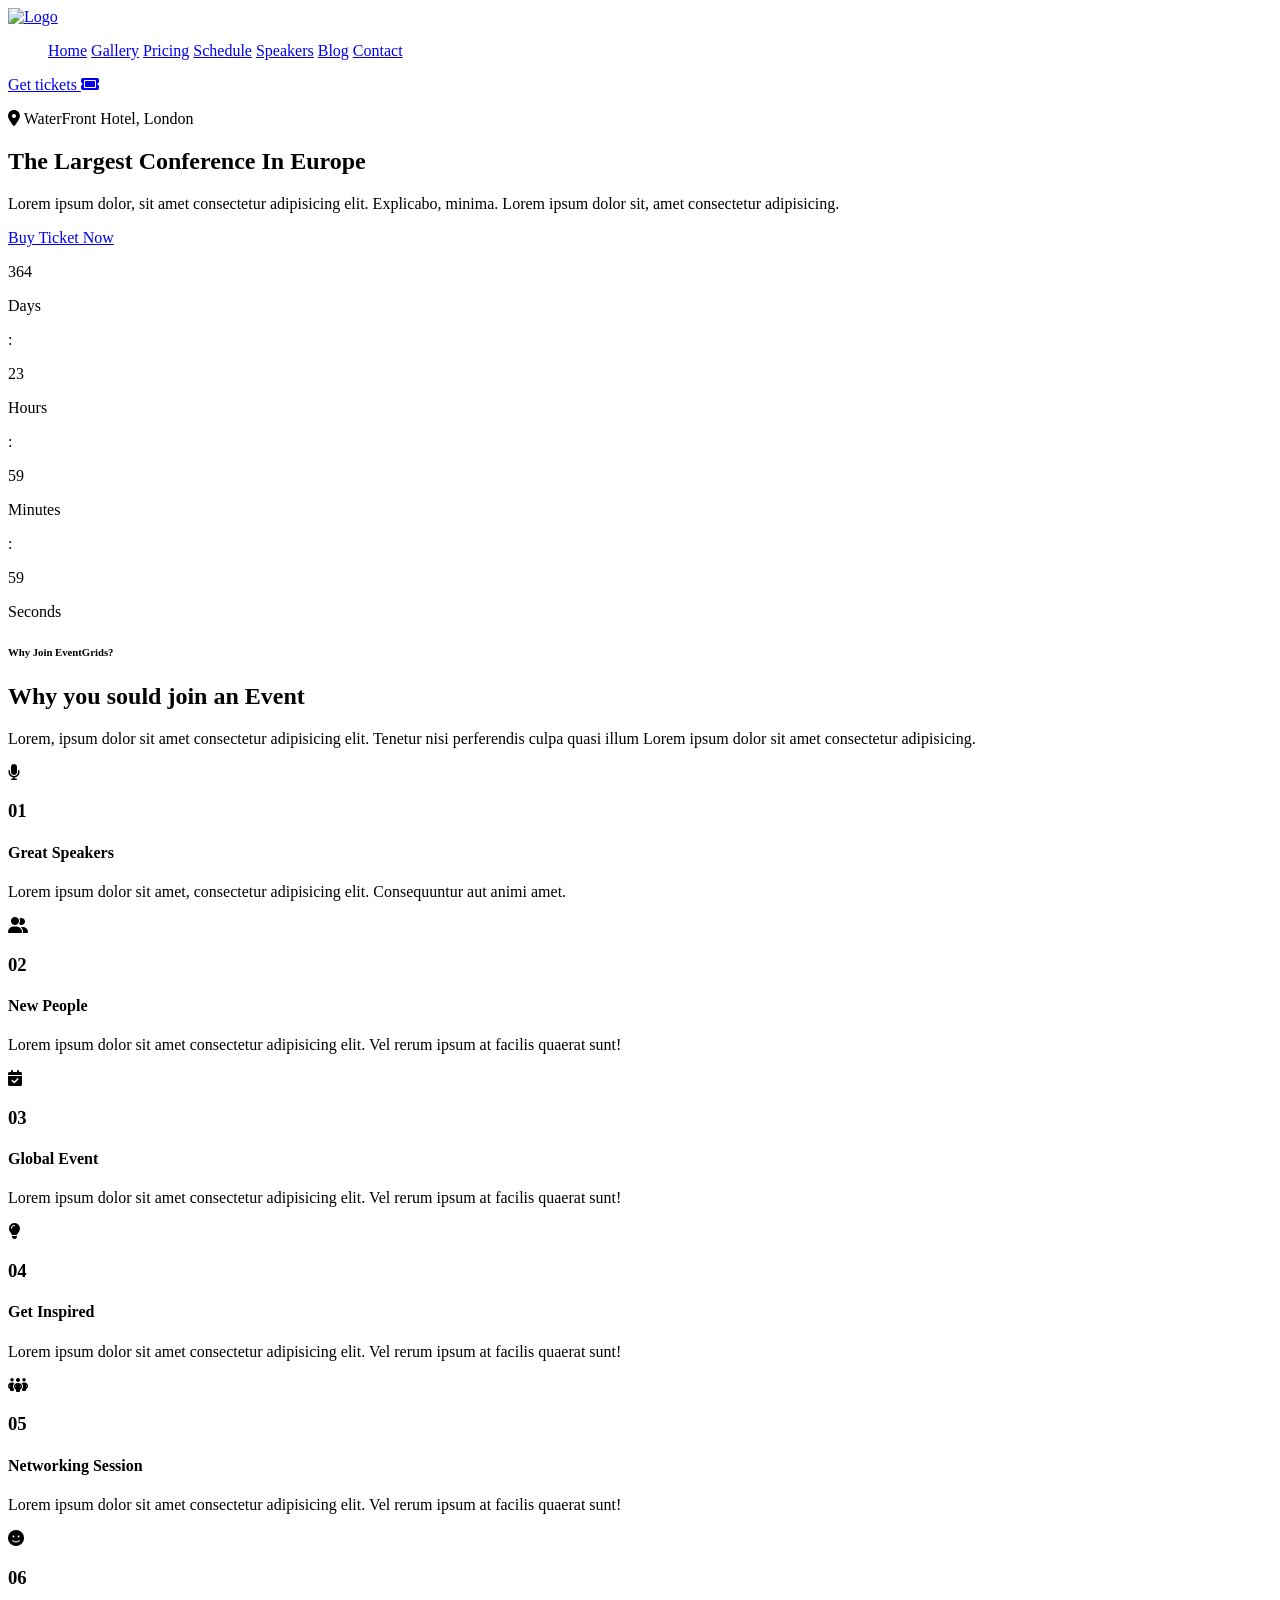
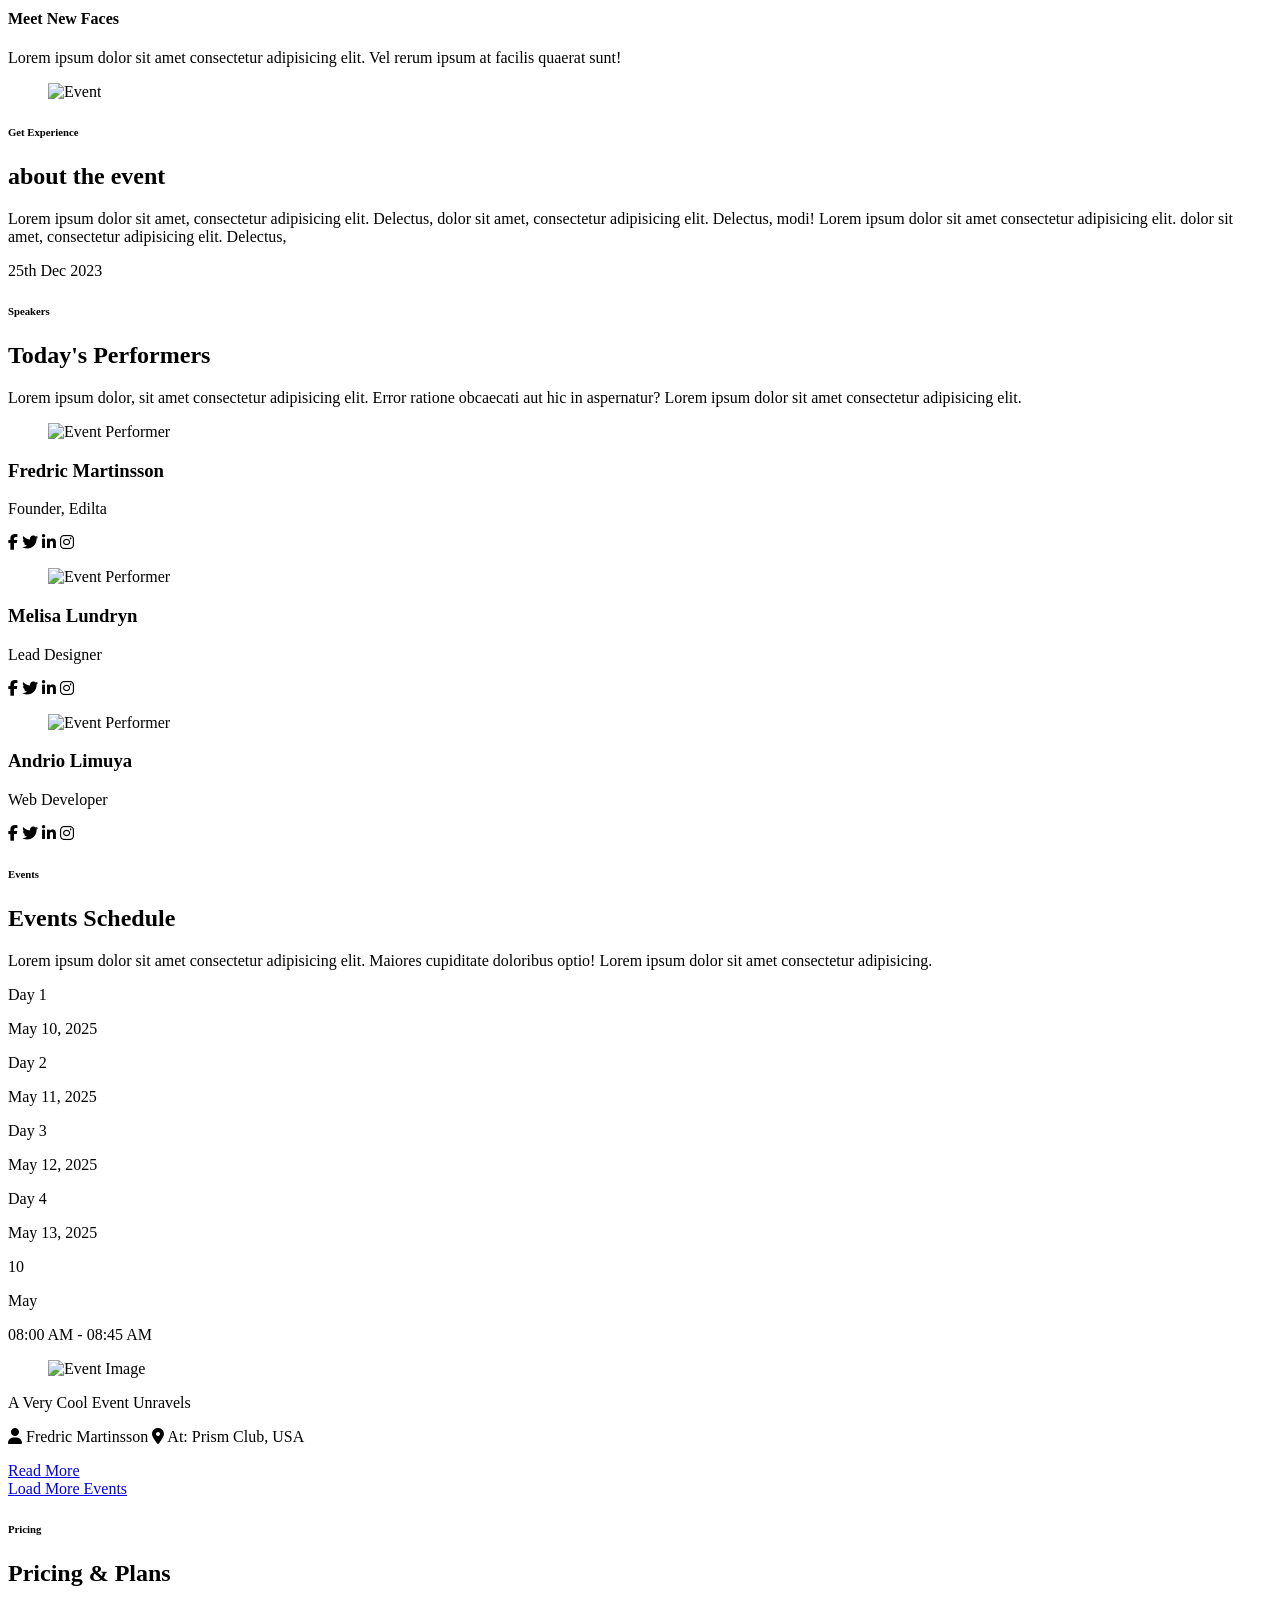
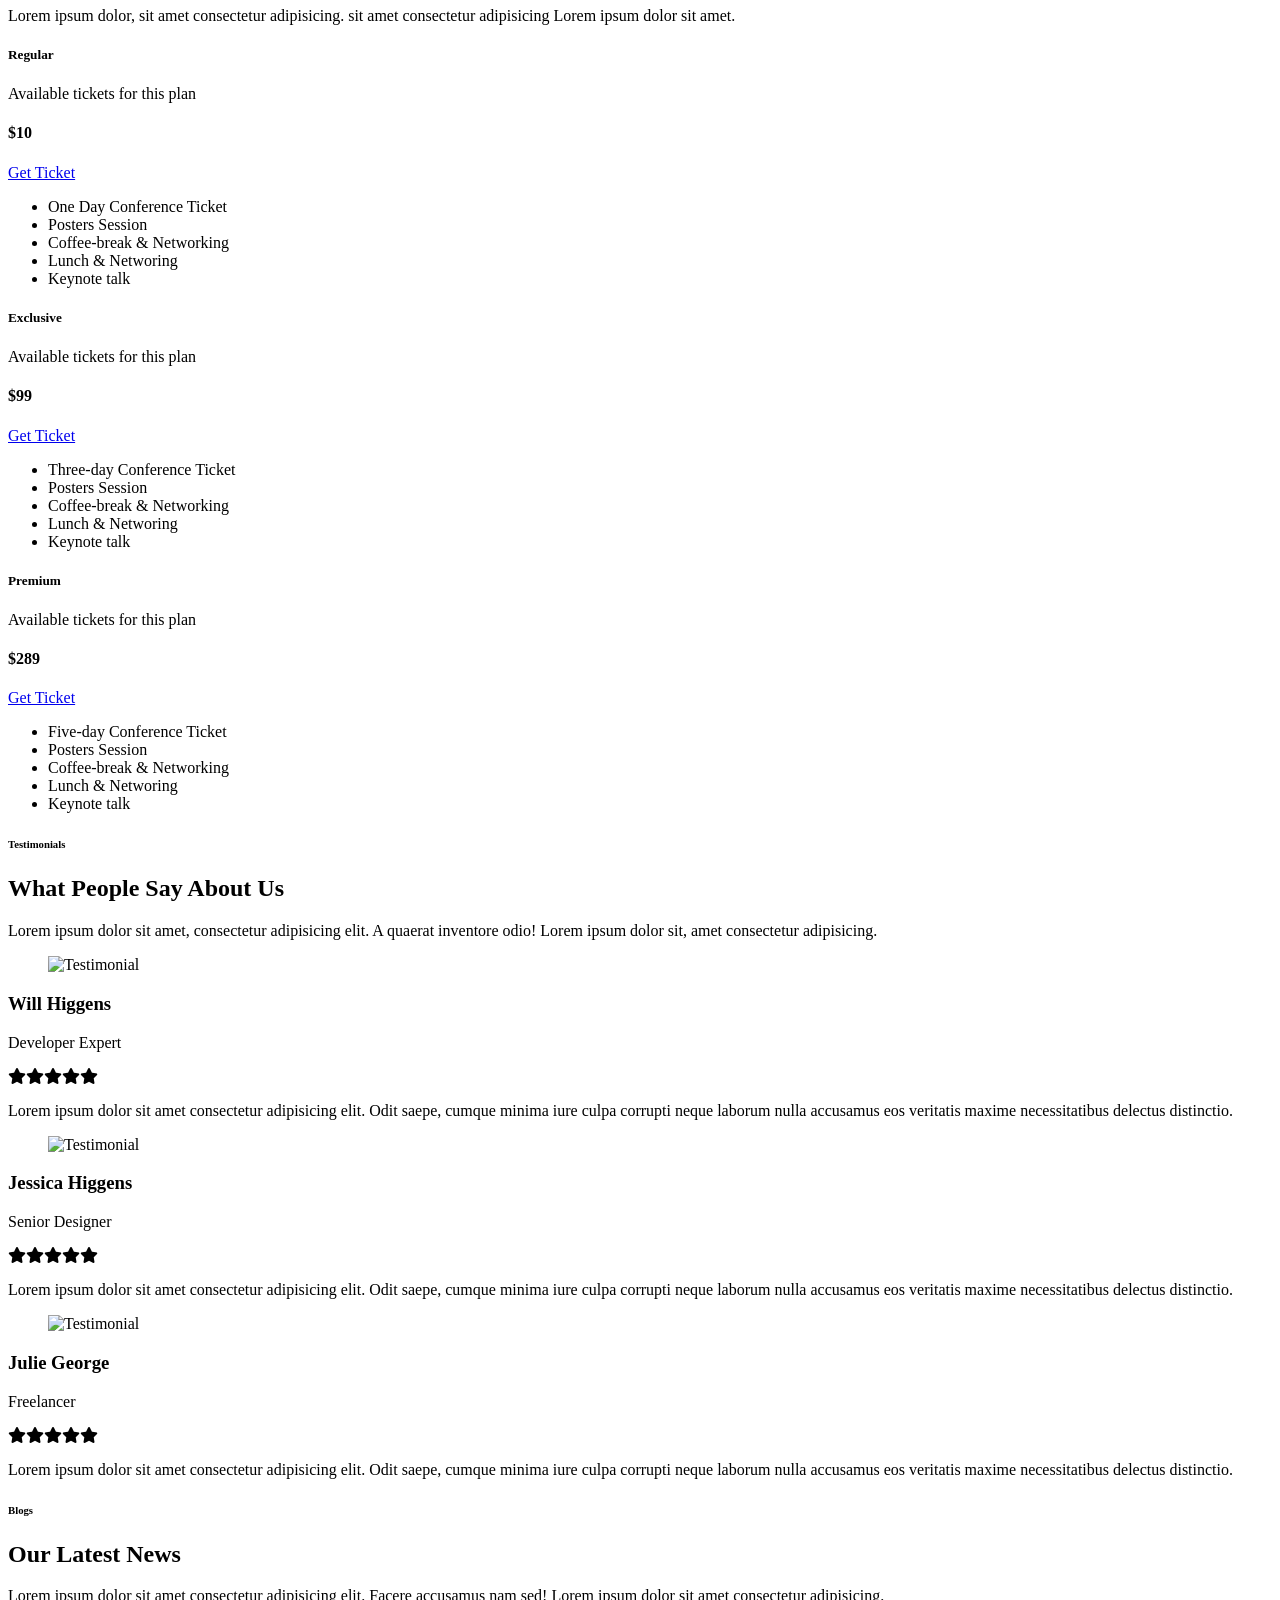
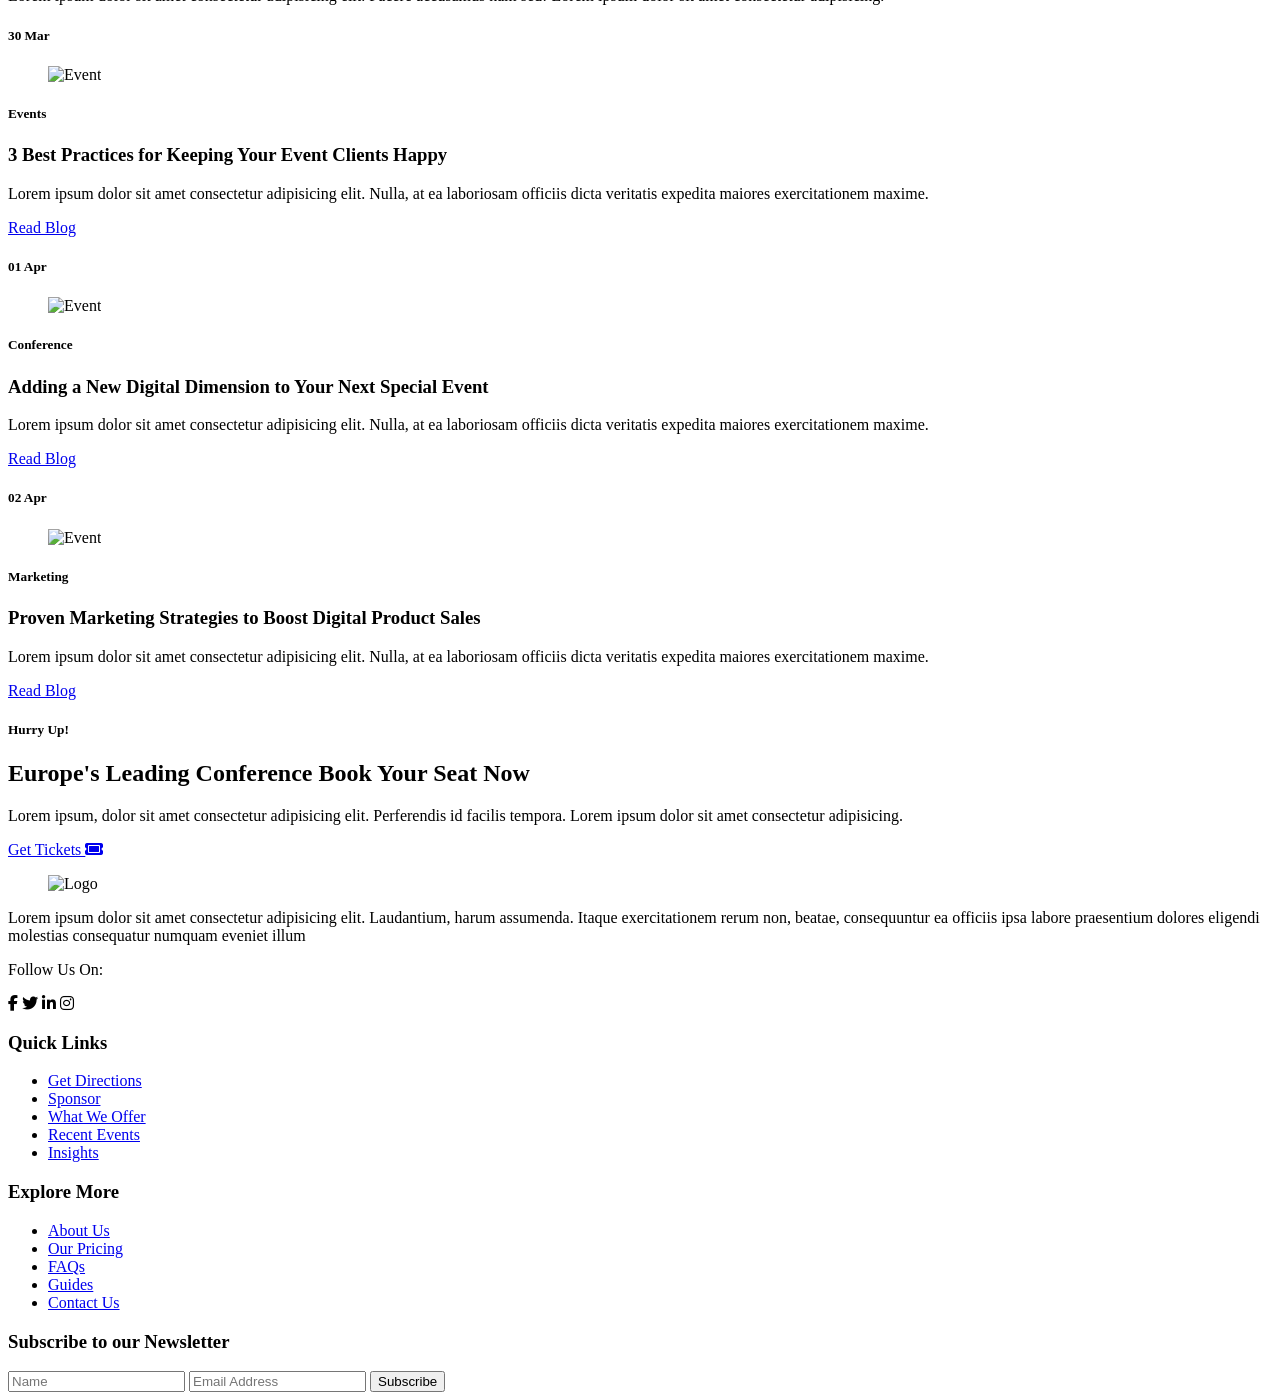
==== index.html @ 4279522e "Add files via upload" ====
<!DOCTYPE html>
<html lang="en">
  <head>
    <meta charset="UTF-8" />
    <meta http-equiv="X-UA-Compatible" content="IE=edge" />
    <meta name="viewport" content="width=device-width, initial-scale=1.0" />

    <link rel="shortcut icon" type="image/x-icon" href="images/favicon.svg" />

    <!-- Font Awesome -->
    <link
      rel="stylesheet"
      href="https://cdnjs.cloudflare.com/ajax/libs/font-awesome/6.1.1/css/all.min.css"
      integrity="sha512-KfkfwYDsLkIlwQp6LFnl8zNdLGxu9YAA1QvwINks4PhcElQSvqcyVLLD9aMhXd13uQjoXtEKNosOWaZqXgel0g=="
      crossorigin="anonymous"
      referrerpolicy="no-referrer"
    />

    <!-- Google Fonts -->
    <link rel="preconnect" href="https://fonts.googleapis.com" />
    <link rel="preconnect" href="https://fonts.gstatic.com" crossorigin />
    <link
      href="https://fonts.googleapis.com/css2?family=Roboto:wght@100;300;400;500;700;900&display=swap"
      rel="stylesheet"
    />

    <link rel="stylesheet" href="css/main-style.css" />
    <title>EventGrid - Book Your Next Event</title>
  </head>
  <body>
    <main class="container">
      <header class="header overall-layout padd sec-flex">
        <nav class="header__nav">
          <a href="#" class="header__nav--logo">
            <img src="images/header/logo.svg" alt="Logo" />
          </a>

          <div class="header__nav--hamburger">
            <div class="line-1"></div>
            <div class="line-2"></div>
          </div>

          <ul class="header__nav--links">
            <a href="#" class="header__nav--links__link">Home</a>
            <a
              href="gallery.html"
              class="header__nav--links__link"
              target="_blank"
              >Gallery</a
            >
            <a
              href="pricing.html"
              class="header__nav--links__link"
              target="_blank"
              >Pricing</a
            >
            <a
              href="schedule.html"
              class="header__nav--links__link"
              target="_blank"
              >Schedule</a
            >
            <a
              href="speakers.html"
              class="header__nav--links__link"
              target="_blank"
              >Speakers</a
            >
            <a href="blog.html" class="header__nav--links__link" target="_blank"
              >Blog</a
            >
            <a
              href="contact.html"
              class="header__nav--links__link"
              target="_blank"
              >Contact</a
            >
          </ul>

          <a href="pricing.html" class="header__nav--cta sec-link">
            Get tickets <i class="fa-solid fa-ticket"></i>
          </a>
        </nav>

        <section class="header__hero">
          <p class="header__hero--location">
            <i class="fa-solid fa-location-dot"></i>
            WaterFront Hotel, London
          </p>

          <h1 class="header__hero--title">
            The Largest Conference In <span>Europe</span>
          </h1>

          <p class="header__hero--para sec-para">
            Lorem ipsum dolor, sit amet consectetur adipisicing elit. Explicabo,
            minima.
            <span>Lorem ipsum dolor sit, amet consectetur adipisicing.</span>
          </p>

          <a href="pricing.html" class="header__hero--tickets-link sec-link">
            Buy Ticket Now
          </a>
        </section>
      </header>

      <section class="countdown overall-layout padd">
        <div class="countdown__content padd">
          <div class="countdown__content--day">
            <div>
              <p>364</p>
              <p>Days</p>
            </div>

            <p>:</p>
          </div>

          <div class="countdown__content--hour">
            <div>
              <p>23</p>
              <p>Hours</p>
            </div>

            <p>:</p>
          </div>

          <div class="countdown__content--minute">
            <div>
              <p>59</p>
              <p>Minutes</p>
            </div>

            <p>:</p>
          </div>

          <div class="countdown__content--second">
            <div>
              <p>59</p>
              <p>Seconds</p>
            </div>
          </div>
        </div>
      </section>

      <section class="features overall-layout padd sec-flex">
        <h6 class="features__mini-title sec-mini-title">
          Why Join EventGrids?
        </h6>
        <h2 class="features__title sec-title">Why you sould join an Event</h2>
        <p class="features__para sec-para">
          Lorem, ipsum dolor sit amet consectetur adipisicing elit. Tenetur nisi
          perferendis culpa quasi illum
          <span>Lorem ipsum dolor sit amet consectetur adipisicing.</span>
        </p>

        <div class="features__container responsive-grid">
          <div class="features__container--feature">
            <i
              class="fa-solid fa-microphone features__container--feature__icon"
            ></i>
            <h3 class="features__container--feature__number">01</h3>
            <h4 class="features__container--feature__title">Great Speakers</h4>
            <p class="features__container--feature__desc sec-sub-para">
              Lorem ipsum dolor sit amet, consectetur adipisicing elit.
              Consequuntur aut animi amet.
            </p>
          </div>

          <div class="features__container--feature">
            <i
              class="fa-solid fa-user-group features__container--feature__icon"
            ></i>

            <h3 class="features__container--feature__number">02</h3>

            <h4 class="features__container--feature__title">New People</h4>

            <p class="features__container--feature__desc sec-sub-para">
              Lorem ipsum dolor sit amet consectetur adipisicing elit. Vel rerum
              ipsum at facilis quaerat sunt!
            </p>
          </div>

          <div class="features__container--feature">
            <i
              class="fa-solid fa-calendar-check features__container--feature__icon"
            ></i>

            <h3 class="features__container--feature__number">03</h3>

            <h4 class="features__container--feature__title">Global Event</h4>

            <p class="features__container--feature__desc sec-sub-para">
              Lorem ipsum dolor sit amet consectetur adipisicing elit. Vel rerum
              ipsum at facilis quaerat sunt!
            </p>
          </div>

          <div class="features__container--feature">
            <i
              class="fa-solid fa-lightbulb features__container--feature__icon"
            ></i>

            <h3 class="features__container--feature__number">04</h3>

            <h4 class="features__container--feature__title">Get Inspired</h4>

            <p class="features__container--feature__desc sec-sub-para">
              Lorem ipsum dolor sit amet consectetur adipisicing elit. Vel rerum
              ipsum at facilis quaerat sunt!
            </p>
          </div>

          <div class="features__container--feature">
            <i
              class="fa-solid fa-people-group features__container--feature__icon"
            ></i>

            <h3 class="features__container--feature__number">05</h3>

            <h4 class="features__container--feature__title">
              Networking Session
            </h4>

            <p class="features__container--feature__desc sec-sub-para">
              Lorem ipsum dolor sit amet consectetur adipisicing elit. Vel rerum
              ipsum at facilis quaerat sunt!
            </p>
          </div>

          <div class="features__container--feature">
            <i
              class="fa-solid fa-face-smile features__container--feature__icon"
            ></i>

            <h3 class="features__container--feature__number">06</h3>

            <h4 class="features__container--feature__title">Meet New Faces</h4>

            <p class="features__container--feature__desc sec-sub-para">
              Lorem ipsum dolor sit amet consectetur adipisicing elit. Vel rerum
              ipsum at facilis quaerat sunt!
            </p>
          </div>
        </div>
      </section>

      <section class="about overall-layout padd">
        <figure class="about__img">
          <img loading="lazy" src="images/about/about-image.jpg" alt="Event" />
        </figure>

        <div class="about__content">
          <h6 class="about__content--mini-title sec-mini-title">
            Get Experience
          </h6>
          <h2 class="about__content--title sec-title">about the event</h2>
          <p class="about__content--para sec-para">
            Lorem ipsum dolor sit amet, consectetur adipisicing elit. Delectus,
            dolor sit amet, consectetur adipisicing elit. Delectus, modi!
            <span
              >Lorem ipsum dolor sit amet consectetur adipisicing elit. dolor
              sit amet, consectetur adipisicing elit. Delectus,</span
            >
          </p>

          <p class="about__content--date sec-para">
            <span>25th</span> Dec 2023
          </p>
        </div>
      </section>

      <section class="speakers overall-layout padd sec-flex">
        <h6 class="speakers__mini-title sec-mini-title">Speakers</h6>
        <h2 class="speakers__title sec-title">Today's Performers</h2>
        <p class="speakers__desc sec-para">
          Lorem ipsum dolor, sit amet consectetur adipisicing elit. Error
          ratione obcaecati aut hic in aspernatur?
          <span>Lorem ipsum dolor sit amet consectetur adipisicing elit.</span>
        </p>

        <div class="speakers__container responsive-grid">
          <div class="speakers__container--speaker">
            <figure class="speakers__container--speaker__img">
              <img
                loading="lazy"
                src="images/speakers/speaker-1.jpg"
                alt="Event Performer"
              />
            </figure>

            <h3 class="speakers__container--speaker__name sec-sub-title">
              Fredric Martinsson
            </h3>
            <p class="speakers__container--speaker__role sec-sub-para">
              Founder, Edilta
            </p>

            <div class="speakers__container--speaker__social">
              <i class="fa-brands fa-facebook-f"></i>
              <i class="fa-brands fa-twitter"></i>
              <i class="fa-brands fa-linkedin-in"></i>
              <i class="fa-brands fa-instagram"></i>
            </div>
          </div>

          <div class="speakers__container--speaker">
            <figure class="speakers__container--speaker__img">
              <img
                loading="lazy"
                src="images/speakers/speaker-2.jpg"
                alt="Event Performer"
              />
            </figure>

            <h3 class="speakers__container--speaker__name sec-sub-title">
              Melisa Lundryn
            </h3>
            <p class="speakers__container--speaker__role sec-sub-para">
              Lead Designer
            </p>

            <div class="speakers__container--speaker__social">
              <i class="fa-brands fa-facebook-f"></i>
              <i class="fa-brands fa-twitter"></i>
              <i class="fa-brands fa-linkedin-in"></i>
              <i class="fa-brands fa-instagram"></i>
            </div>
          </div>

          <div class="speakers__container--speaker">
            <figure class="speakers__container--speaker__img">
              <img
                loading="lazy"
                src="images/speakers/speaker-3.jpg"
                alt="Event Performer"
              />
            </figure>

            <h3 class="speakers__container--speaker__name sec-sub-title">
              Andrio Limuya
            </h3>
            <p class="speakers__container--speaker__role sec-sub-para">
              Web Developer
            </p>

            <div class="speakers__container--speaker__social">
              <i class="fa-brands fa-facebook-f"></i>
              <i class="fa-brands fa-twitter"></i>
              <i class="fa-brands fa-linkedin-in"></i>
              <i class="fa-brands fa-instagram"></i>
            </div>
          </div>
        </div>
      </section>

      <section class="events overall-layout padd sec-flex">
        <h6 class="events__mini-title sec-mini-title">Events</h6>
        <h2 class="events__title sec-title">Events Schedule</h2>
        <p class="events__desc sec-para">
          Lorem ipsum dolor sit amet consectetur adipisicing elit. Maiores
          cupiditate doloribus optio!
          <span>Lorem ipsum dolor sit amet consectetur adipisicing. </span>
        </p>

        <div class="events__days">
          <div class="events__days--day current">
            <p class="sec-sub-title">Day 1</p>
            <p class="sec-sub-para">May 10, 2025</p>
          </div>

          <div class="events__days--day">
            <p class="sec-sub-title">Day 2</p>
            <p class="sec-sub-para">May 11, 2025</p>
          </div>

          <div class="events__days--day">
            <p class="sec-sub-title">Day 3</p>
            <p class="sec-sub-para">May 12, 2025</p>
          </div>

          <div class="events__days--day">
            <p class="sec-sub-title">Day 4</p>
            <p class="sec-sub-para">May 13, 2025</p>
          </div>
        </div>

        <div class="events__timing">
          <div class="events__timing--event">
            <div class="events__timing--event__date-time">
              <p>10</p>

              <div>
                <p class="sec-sub-title">May</p>
                <p class="sec-sub-para">08:00 AM - 08:45 AM</p>
              </div>
            </div>

            <div class="events__timing--event__desc">
              <figure>
                <img src="images/events/event-1.jpg" alt="Event Image" />
              </figure>

              <div>
                <p class="sec-sub-title">A Very Cool Event Unravels</p>

                <p>
                  <i class="fa-solid fa-user"></i>
                  <span class="sec-sub-para">Fredric Martinsson</span>
                  <i class="fa-solid fa-location-dot"></i>
                  <span class="sec-sub-para">At: Prism Club, USA</span>
                </p>
              </div>
            </div>

            <a href="#" class="events__timing--event__link sec-link"
              >Read More</a
            >
          </div>
        </div>

        <a href="#" class="events__more-events sec-link">Load More Events</a>
      </section>

      <section class="pricing overall-layout padd sec-flex">
        <h6 class="pricing__mini-title sec-mini-title">Pricing</h6>
        <h2 class="pricing__title sec-title">Pricing & Plans</h2>
        <p class="pricing__desc sec-para">
          Lorem ipsum dolor, sit amet consectetur adipisicing. sit amet
          consectetur adipisicing
          <span>Lorem ipsum dolor sit amet.</span>
        </p>

        <div class="pricing__container responsive-grid">
          <div class="pricing__container--plan">
            <h5 class="pricing__container--plan__type">Regular</h5>
            <p class="pricing__container--plan__ticket sec-sub-para">
              Available tickets for this plan
            </p>
            <h4 class="pricing__container--plan__price">$10</h4>
            <a href="#" class="pricing__container--plan__get-ticket sec-link"
              >Get Ticket</a
            >

            <ul class="pricing__container--plan__features">
              <li>One Day Conference Ticket</li>
              <li>Posters Session</li>
              <li>Coffee-break & Networking</li>
              <li>Lunch & Networing</li>
              <li>Keynote talk</li>
            </ul>
          </div>

          <div class="pricing__container--plan">
            <h5 class="pricing__container--plan__type">Exclusive</h5>
            <p class="pricing__container--plan__ticket sec-sub-para">
              Available tickets for this plan
            </p>
            <h4 class="pricing__container--plan__price">$99</h4>
            <a href="#" class="pricing__container--plan__get-ticket sec-link"
              >Get Ticket</a
            >

            <ul class="pricing__container--plan__features">
              <li>Three-day Conference Ticket</li>
              <li>Posters Session</li>
              <li>Coffee-break & Networking</li>
              <li>Lunch & Networing</li>
              <li>Keynote talk</li>
            </ul>
          </div>

          <div class="pricing__container--plan">
            <h5 class="pricing__container--plan__type">Premium</h5>
            <p class="pricing__container--plan__ticket sec-sub-para">
              Available tickets for this plan
            </p>
            <h4 class="pricing__container--plan__price">$289</h4>
            <a href="#" class="pricing__container--plan__get-ticket sec-link"
              >Get Ticket</a
            >

            <ul class="pricing__container--plan__features">
              <li>Five-day Conference Ticket</li>
              <li>Posters Session</li>
              <li>Coffee-break & Networking</li>
              <li>Lunch & Networing</li>
              <li>Keynote talk</li>
            </ul>
          </div>
        </div>
      </section>

      <section class="testimonials overall-layout padd sec-flex">
        <h6 class="testimonials__mini-title sec-mini-title">Testimonials</h6>
        <h2 class="testimonials__title sec-title">What People Say About Us</h2>
        <p class="testimonials__desc sec-para">
          Lorem ipsum dolor sit amet, consectetur adipisicing elit. A quaerat
          inventore odio!
          <span>Lorem ipsum dolor sit, amet consectetur adipisicing.</span>
        </p>

        <div class="testimonials__container responsive-grid">
          <div class="testimonials__container--testimonial">
            <div class="testimonials__container--testimonial__personal-info">
              <figure
                class="testimonials__container--testimonial__personal-info--img"
              >
                <img
                  loading="lazy"
                  src="images/testimonials/man.jpg"
                  alt="Testimonial"
                />
              </figure>

              <div>
                <h3 class="sec-sub-title">Will Higgens</h3>
                <p class="sec-sub-para">Developer Expert</p>

                <p>
                  <i class="fa-solid fa-star"></i
                  ><i class="fa-solid fa-star"></i
                  ><i class="fa-solid fa-star"></i
                  ><i class="fa-solid fa-star"></i
                  ><i class="fa-solid fa-star"></i>
                </p>
              </div>
            </div>

            <p class="testimonials__container--testimonial__desc sec-para">
              Lorem ipsum dolor sit amet consectetur adipisicing elit. Odit
              saepe, cumque minima iure culpa corrupti neque laborum nulla
              accusamus eos veritatis maxime necessitatibus delectus distinctio.
            </p>
          </div>

          <div class="testimonials__container--testimonial">
            <div class="testimonials__container--testimonial__personal-info">
              <figure
                class="testimonials__container--testimonial__personal-info--img"
              >
                <img
                  loading="lazy"
                  src="images/testimonials/woman-1.jpg"
                  alt="Testimonial"
                />
              </figure>

              <div>
                <h3 class="sec-sub-title">Jessica Higgens</h3>
                <p class="sec-sub-para">Senior Designer</p>

                <p>
                  <i class="fa-solid fa-star"></i
                  ><i class="fa-solid fa-star"></i
                  ><i class="fa-solid fa-star"></i
                  ><i class="fa-solid fa-star"></i
                  ><i class="fa-solid fa-star"></i>
                </p>
              </div>
            </div>

            <p class="testimonials__container--testimonial__desc sec-para">
              Lorem ipsum dolor sit amet consectetur adipisicing elit. Odit
              saepe, cumque minima iure culpa corrupti neque laborum nulla
              accusamus eos veritatis maxime necessitatibus delectus distinctio.
            </p>
          </div>

          <div class="testimonials__container--testimonial">
            <div class="testimonials__container--testimonial__personal-info">
              <figure
                class="testimonials__container--testimonial__personal-info--img"
              >
                <img
                  loading="lazy"
                  src="images/testimonials/woman-2.JPG"
                  alt="Testimonial"
                />
              </figure>

              <div>
                <h3 class="sec-sub-title">Julie George</h3>
                <p class="sec-sub-para">Freelancer</p>

                <p>
                  <i class="fa-solid fa-star"></i
                  ><i class="fa-solid fa-star"></i
                  ><i class="fa-solid fa-star"></i
                  ><i class="fa-solid fa-star"></i
                  ><i class="fa-solid fa-star"></i>
                </p>
              </div>
            </div>

            <p class="testimonials__container--testimonial__desc sec-para">
              Lorem ipsum dolor sit amet consectetur adipisicing elit. Odit
              saepe, cumque minima iure culpa corrupti neque laborum nulla
              accusamus eos veritatis maxime necessitatibus delectus distinctio.
            </p>
          </div>
        </div>
      </section>

      <section class="blogs overall-layout padd sec-flex">
        <h6 class="blogs__mini-title sec-mini-title">Blogs</h6>
        <h2 class="blogs__title sec-title">Our Latest News</h2>
        <p class="blogs__desc sec-para">
          Lorem ipsum dolor sit amet consectetur adipisicing elit. Facere
          accusamus nam sed!
          <span>Lorem ipsum dolor sit amet consectetur adipisicing.</span>
        </p>

        <div class="blogs__container responsive-grid">
          <div class="blogs__container--blog">
            <h5 class="blogs__container--blog__date">
              <span>30</span>
              <span>Mar</span>
            </h5>

            <figure class="blogs__container--blog__img">
              <img
                loading="lazy"
                src="images/blog-page/blog-3.jpeg"
                alt="Event"
              />
            </figure>

            <h5 class="blogs__container--blog__category">Events</h5>

            <h3 class="blogs__container--blog__title sec-sub-title">
              3 Best Practices for Keeping Your Event Clients Happy
            </h3>

            <p class="blogs__container--blog__desc sec-sub-para">
              Lorem ipsum dolor sit amet consectetur adipisicing elit. Nulla, at
              ea laboriosam officiis dicta veritatis expedita maiores
              exercitationem maxime.
            </p>

            <a href="#" class="blogs__container--blog__link sec-link"
              >Read Blog</a
            >
          </div>

          <div class="blogs__container--blog">
            <h5 class="blogs__container--blog__date">
              <span>01</span>
              <span>Apr</span>
            </h5>

            <figure class="blogs__container--blog__img">
              <img
                loading="lazy"
                src="images/blog-page/blog-5.jpg"
                alt="Event"
              />
            </figure>

            <h5 class="blogs__container--blog__category">Conference</h5>

            <h3 class="blogs__container--blog__title sec-sub-title">
              Adding a New Digital Dimension to Your Next Special Event
            </h3>

            <p class="blogs__container--blog__desc sec-sub-para">
              Lorem ipsum dolor sit amet consectetur adipisicing elit. Nulla, at
              ea laboriosam officiis dicta veritatis expedita maiores
              exercitationem maxime.
            </p>

            <a href="#" class="blogs__container--blog__link sec-link"
              >Read Blog</a
            >
          </div>

          <div class="blogs__container--blog">
            <h5 class="blogs__container--blog__date">
              <span>02</span>
              <span>Apr</span>
            </h5>

            <figure class="blogs__container--blog__img">
              <img
                loading="lazy"
                src="images/blog-page/blog-4.jpg"
                alt="Event"
              />
            </figure>

            <h5 class="blogs__container--blog__category">Marketing</h5>

            <h3 class="blogs__container--blog__title sec-sub-title">
              Proven Marketing Strategies to Boost Digital Product Sales
            </h3>

            <p class="blogs__container--blog__desc sec-sub-para">
              Lorem ipsum dolor sit amet consectetur adipisicing elit. Nulla, at
              ea laboriosam officiis dicta veritatis expedita maiores
              exercitationem maxime.
            </p>

            <a href="#" class="blogs__container--blog__link sec-link"
              >Read Blog</a
            >
          </div>
        </div>
      </section>

      <section class="cta overall-layout padd sec-flex">
        <h5 class="cta__mini-title pricing__container--plan__type">
          Hurry Up!
        </h5>
        <h2 class="cta__title sec-title">
          Europe's Leading Conference <span>Book Your Seat Now</span>
        </h2>

        <p class="cta__desc sec-para">
          Lorem ipsum, dolor sit amet consectetur adipisicing elit. Perferendis
          id facilis tempora.
          <span>Lorem ipsum dolor sit amet consectetur adipisicing.</span>
        </p>

        <a href="#" class="cta__link sec-link header__nav--cta">
          Get Tickets <i class="fa-solid fa-ticket"></i>
        </a>
      </section>

      <footer class="footer overall-layout padd">
        <div class="footer__info">
          <figure class="footer__info--logo">
            <img src="images/footer/dark-logo.svg" alt="Logo" />
          </figure>

          <p class="footer__info--desc sec-sub-para">
            Lorem ipsum dolor sit amet consectetur adipisicing elit. Laudantium,
            harum assumenda. Itaque exercitationem rerum non, beatae,
            consequuntur ea officiis ipsa labore praesentium dolores eligendi
            molestias consequatur numquam eveniet illum
          </p>

          <p class="footer__info--social sec-sub-para">Follow Us On:</p>

          <div class="footer__info--social-container">
            <i class="fa-brands fa-facebook-f"></i>
            <i class="fa-brands fa-twitter"></i>
            <i class="fa-brands fa-linkedin-in"></i>
            <i class="fa-brands fa-instagram"></i>
          </div>
        </div>

        <div class="footer__quick-links">
          <h3 class="footer__quick-links--title sec-sub-title">Quick Links</h3>

          <ul class="footer__quick-links--container">
            <li class="footer__quick-links--container__link">
              <a href="#">Get Directions</a>
            </li>
            <li class="footer__quick-links--container__link">
              <a href="#">Sponsor</a>
            </li>
            <li class="footer__quick-links--container__link">
              <a href="#">What We Offer</a>
            </li>
            <li class="footer__quick-links--container__link">
              <a href="#">Recent Events</a>
            </li>
            <li class="footer__quick-links--container__link">
              <a href="#">Insights</a>
            </li>
          </ul>
        </div>

        <div class="footer__explore-more">
          <h3 class="footer__explore-more--title sec-sub-title">
            Explore More
          </h3>

          <ul class="footer__explore-more--container">
            <li class="footer__explore-more--container__link">
              <a href="#">About Us</a>
            </li>
            <li class="footer__explore-more--container__link">
              <a href="#">Our Pricing</a>
            </li>
            <li class="footer__explore-more--container__link">
              <a href="#">FAQs</a>
            </li>
            <li class="footer__explore-more--container__link">
              <a href="#">Guides</a>
            </li>
            <li class="footer__explore-more--container__link">
              <a href="#">Contact Us</a>
            </li>
          </ul>
        </div>

        <div class="footer__newsletter">
          <h3 class="footer__newsletter--title sec-sub-title">
            Subscribe to our Newsletter
          </h3>

          <form class="footer__newsletter--form">
            <input type="text" placeholder="Name" />
            <input type="email" placeholder="Email Address" />
            <input class="sec-link" type="submit" value="Subscribe" />
          </form>
        </div>
      </footer>
    </main>

    <script src="js/app.js"></script>
  </body>
</html>
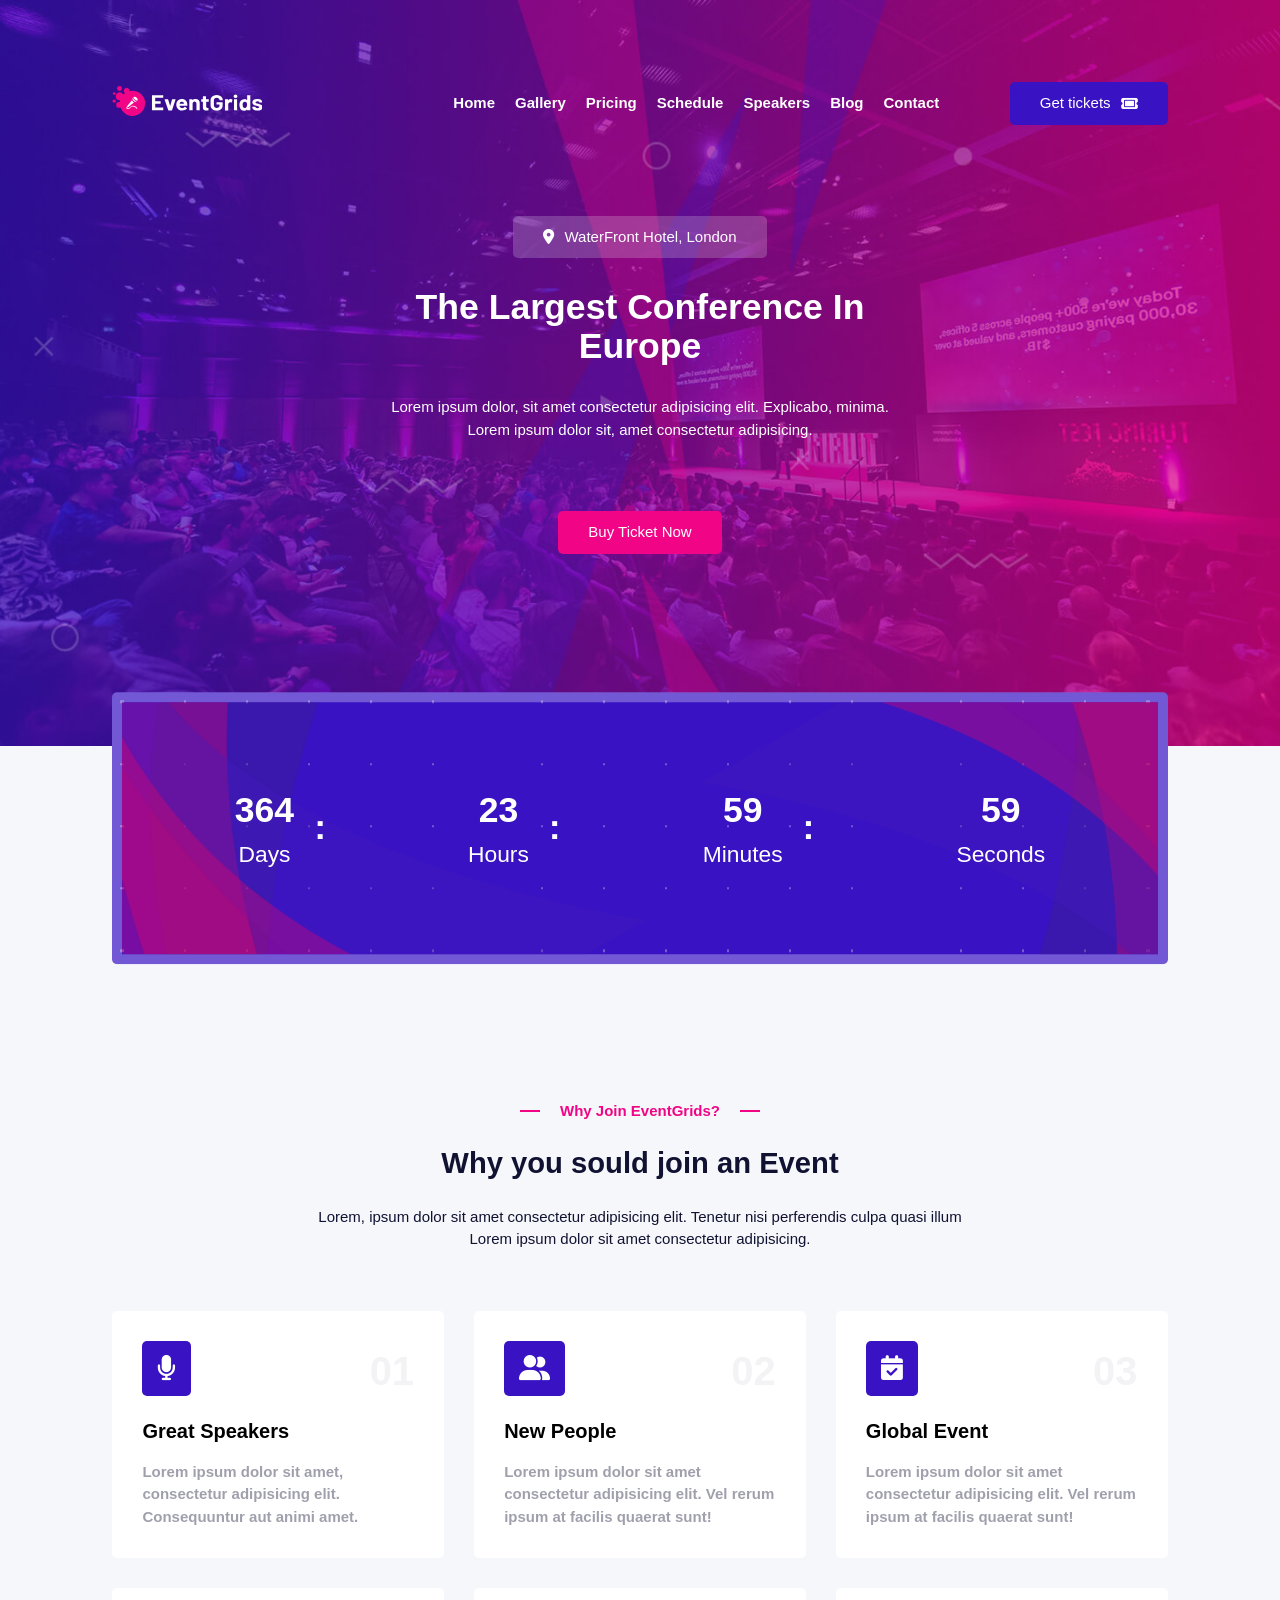
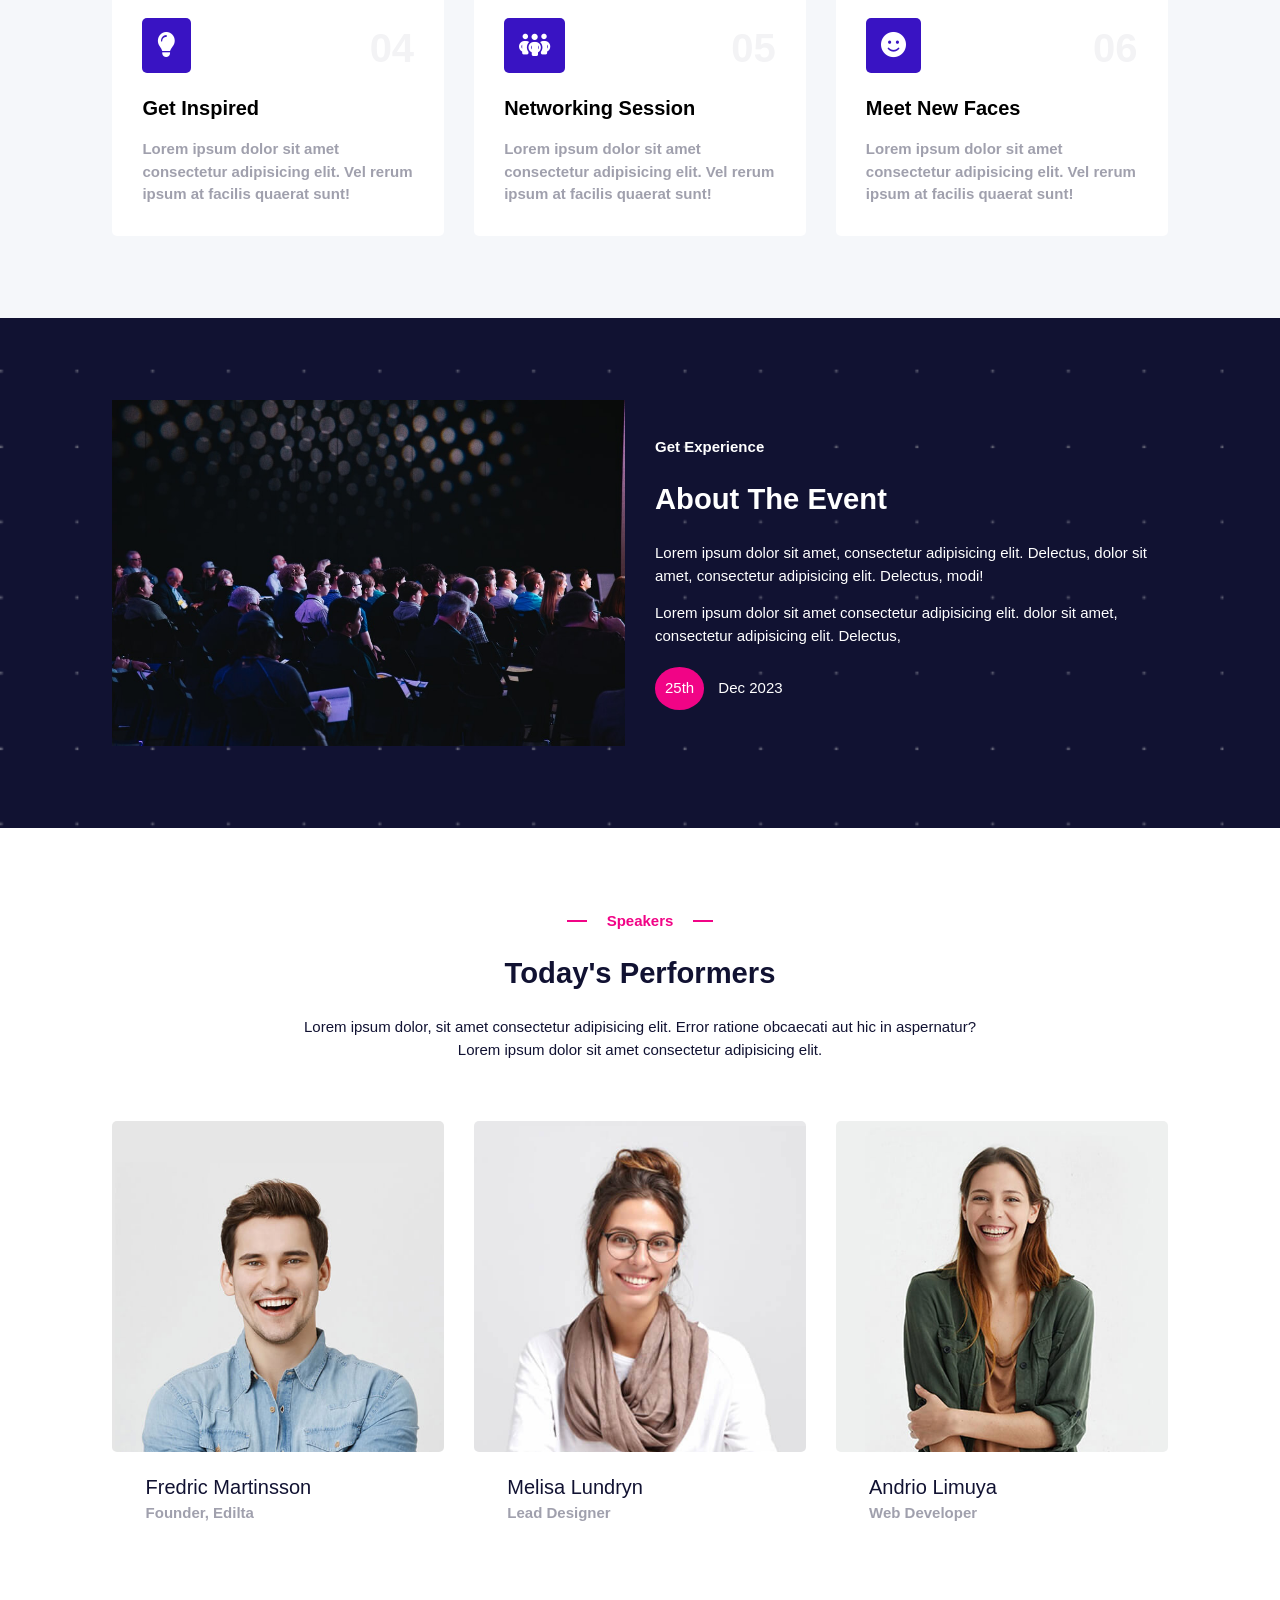
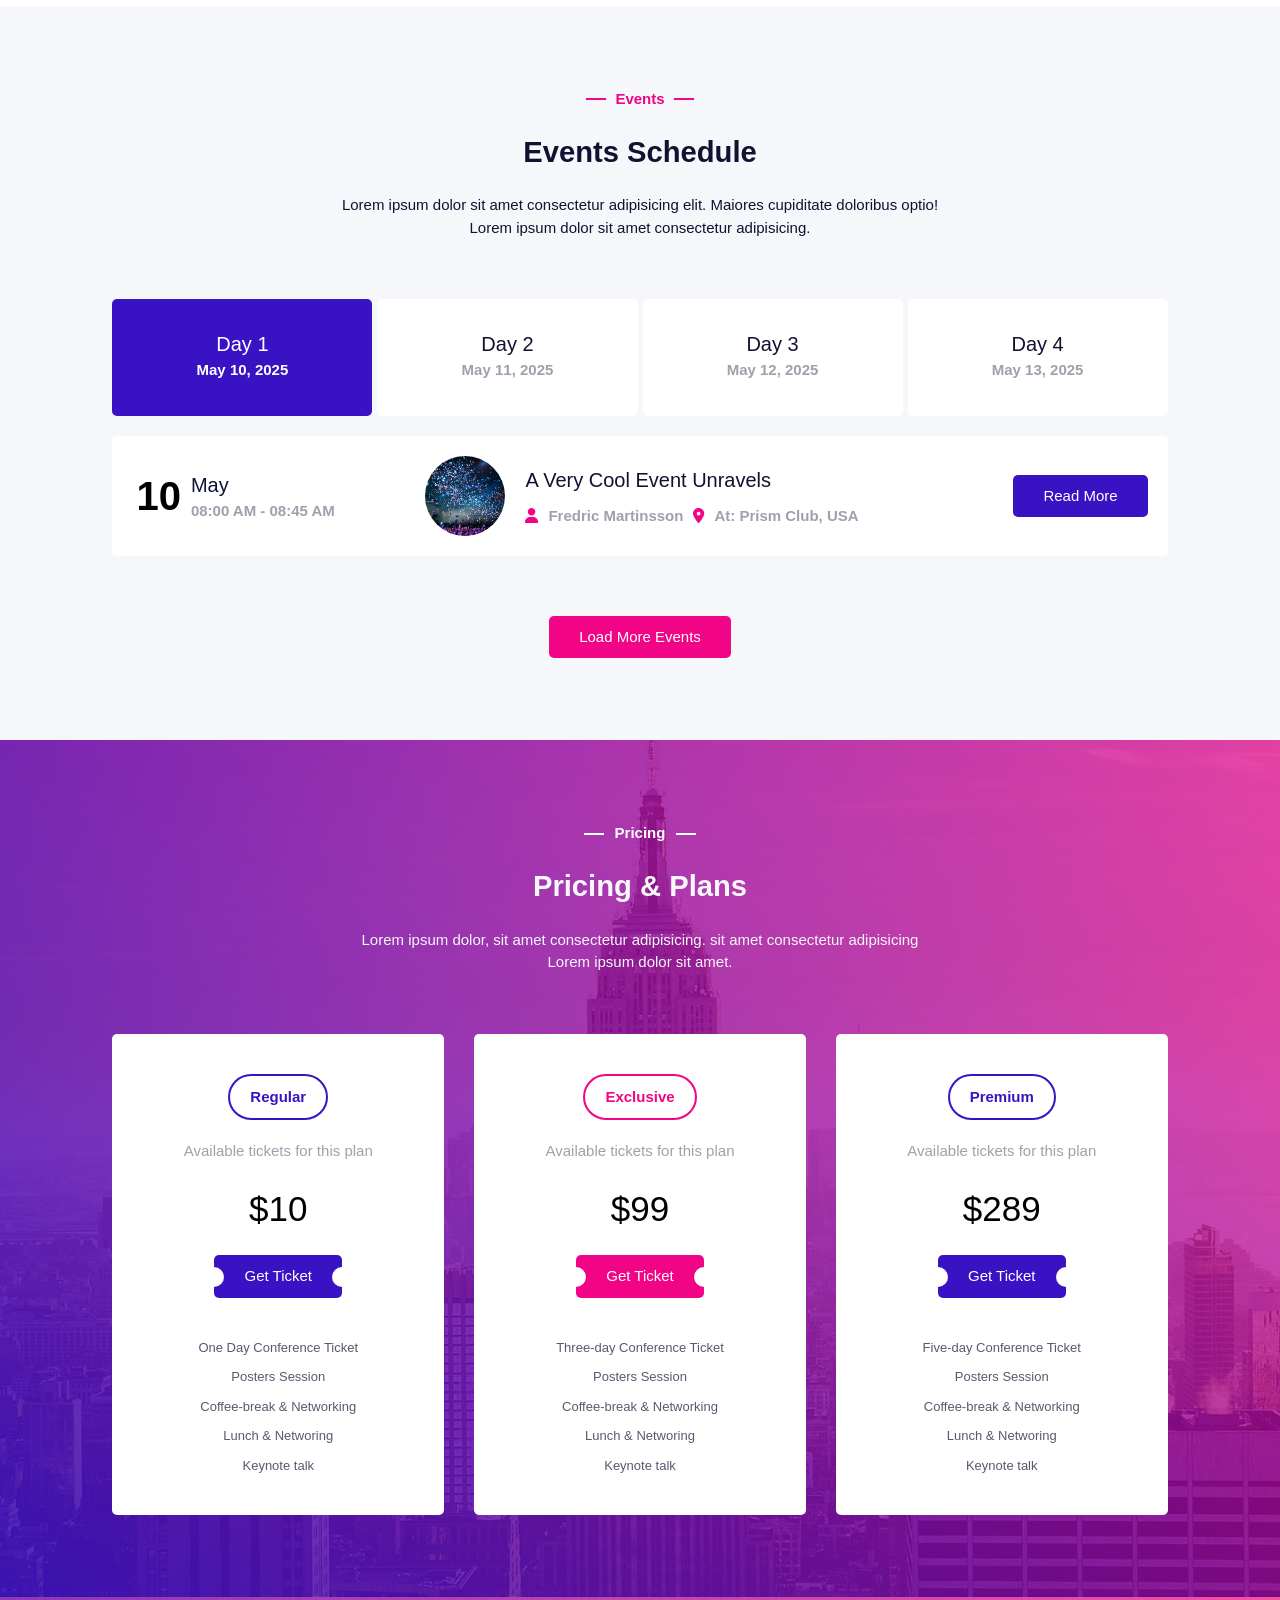
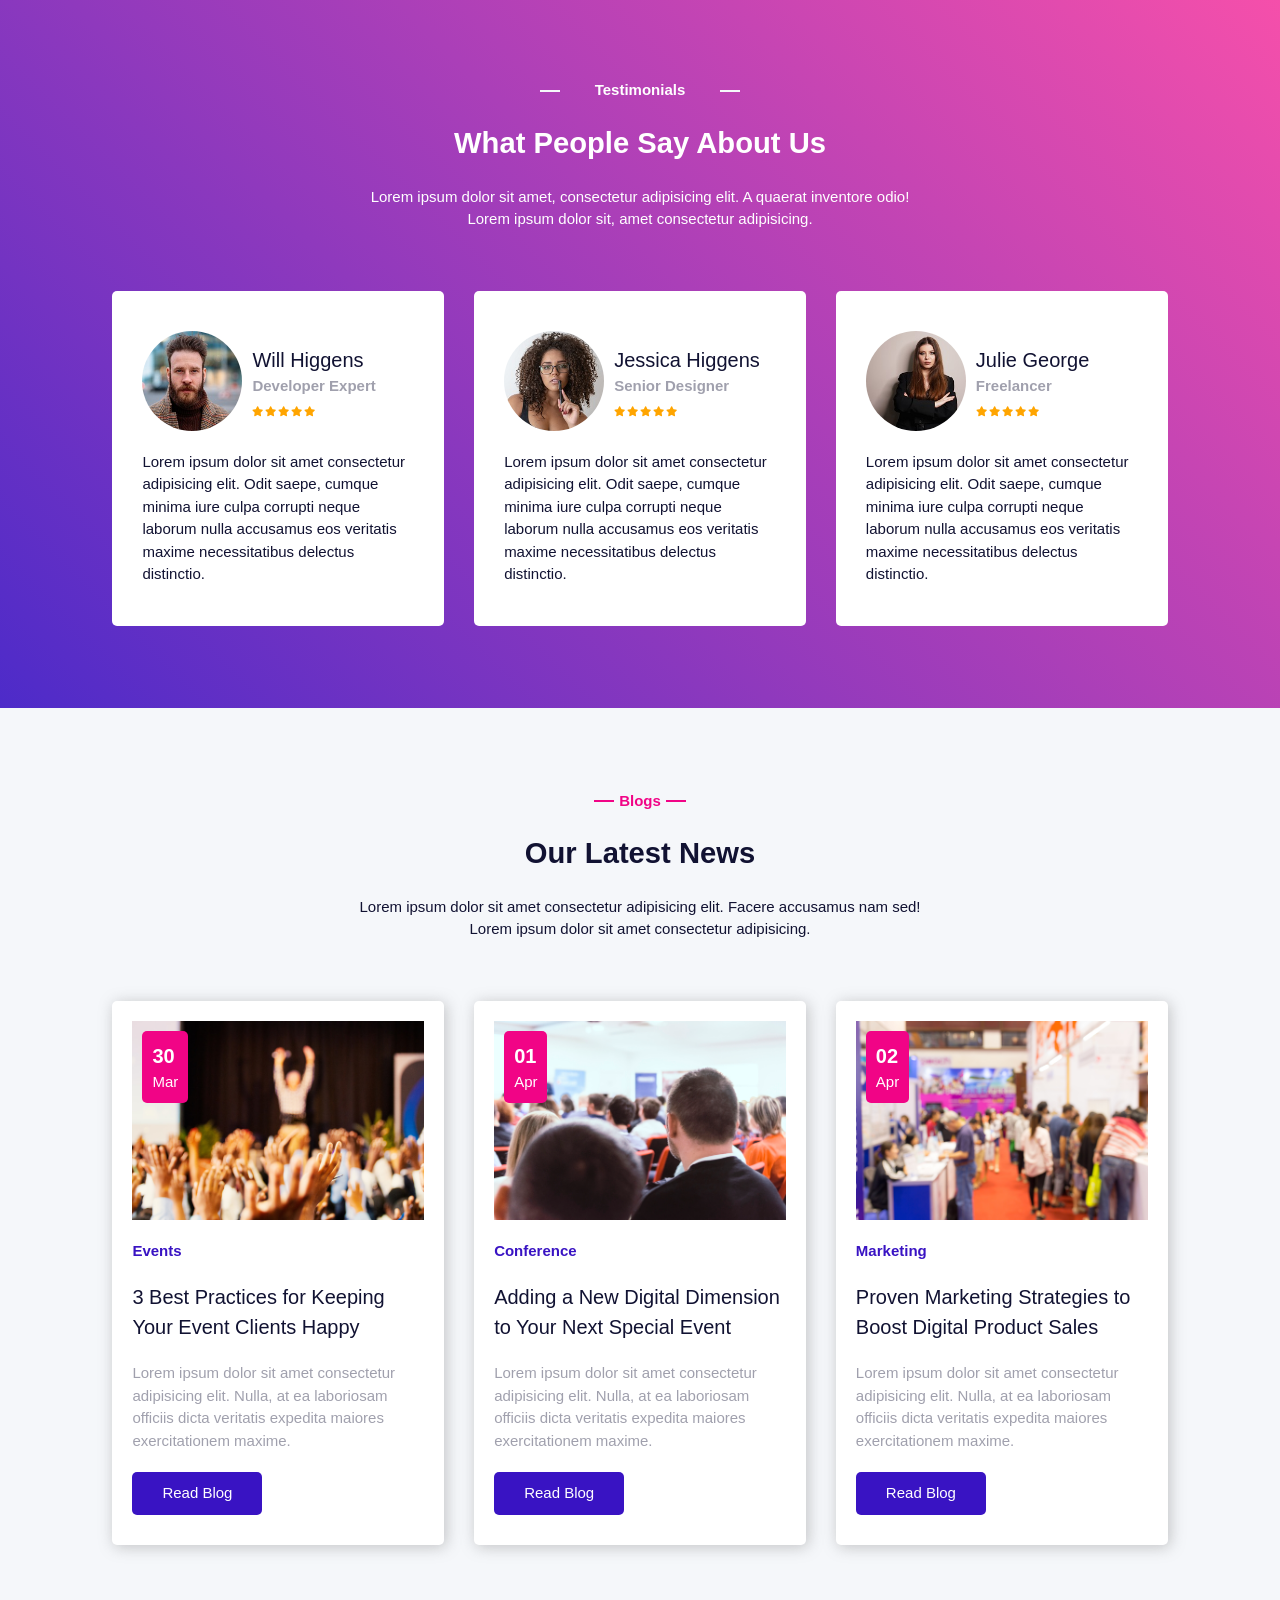
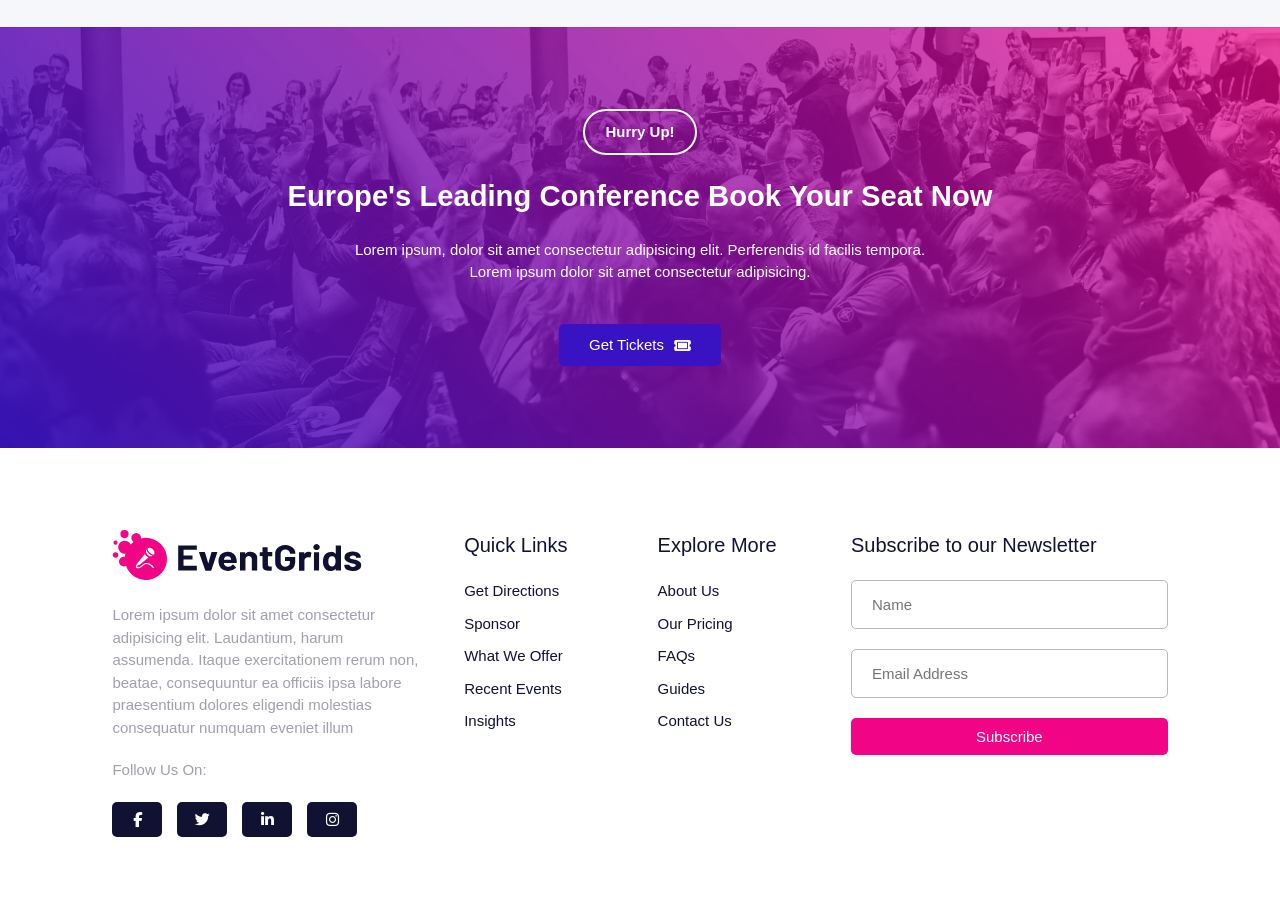
==== commit d45d98c6: "Add files via upload" ====
--- a/index.html
+++ b/index.html
@@ -31,7 +31,7 @@
     <main class="container">
       <header class="header overall-layout padd sec-flex">
         <nav class="header__nav">
-          <a href="#" class="header__nav--logo">
+          <a href="index.html" class="header__nav--logo">
             <img src="images/header/logo.svg" alt="Logo" />
           </a>
 
@@ -41,38 +41,37 @@
           </div>
 
           <ul class="header__nav--links">
-            <a href="#" class="header__nav--links__link">Home</a>
+            <a href="index.html" class="header__nav--links__link">Home</a>
             <a
               href="gallery.html"
               class="header__nav--links__link"
-              target="_blank"
+              
               >Gallery</a
             >
             <a
               href="pricing.html"
               class="header__nav--links__link"
-              target="_blank"
+              
               >Pricing</a
             >
             <a
               href="schedule.html"
               class="header__nav--links__link"
-              target="_blank"
+              
               >Schedule</a
             >
             <a
               href="speakers.html"
               class="header__nav--links__link"
-              target="_blank"
+              
               >Speakers</a
             >
-            <a href="blog.html" class="header__nav--links__link" target="_blank"
-              >Blog</a
+            <a href="blog.html" class="header__nav--links__link" >Blog</a
             >
             <a
               href="contact.html"
               class="header__nav--links__link"
-              target="_blank"
+              
               >Contact</a
             >
           </ul>
@@ -721,7 +720,7 @@
           <span>Lorem ipsum dolor sit amet consectetur adipisicing.</span>
         </p>
 
-        <a href="#" class="cta__link sec-link header__nav--cta">
+        <a href="pricing.html" class="cta__link sec-link header__nav--cta">
           Get Tickets <i class="fa-solid fa-ticket"></i>
         </a>
       </section>
--- a/css/main-style.css
+++ b/css/main-style.css
@@ -0,0 +1,1234 @@
+*,
+*::before,
+*::after {
+  padding: 0;
+  margin: 0;
+  box-sizing: border-box;
+}
+
+:root {
+  font-size: 62.5%;
+}
+
+body {
+  font-family: "Roboto", sans-serif;
+  line-height: 1.5;
+}
+
+a,
+input[type=submit] {
+  text-decoration: none;
+  border-radius: 0.5rem;
+  transition: all 0.2s ease-in-out;
+}
+
+li {
+  list-style: none;
+}
+
+img {
+  height: 100%;
+  width: 100%;
+  object-fit: cover;
+}
+
+input,
+fieldset,
+textarea {
+  border: none;
+  background: none;
+  outline: none;
+  border-radius: 0.5rem;
+}
+
+.container {
+  display: grid;
+  grid-template-columns: [container-start] repeat(12, minmax(min-content, 12.5rem));
+  justify-content: center;
+}
+
+.overall-layout {
+  grid-column: container-start/container-end;
+}
+
+.sec-flex {
+  display: flex;
+  flex-direction: column;
+  align-items: center;
+  gap: 2rem;
+}
+
+.padd {
+  padding: calc(1rem + 8vh) calc(1rem + 8vw);
+}
+
+.sec-link,
+input[type=submit] {
+  color: hsl(0deg, 0%, 100%);
+  font-size: 1.5rem;
+  padding: 1rem 3rem;
+}
+
+.sec-para {
+  font-size: 1.5rem;
+  color: hsl(238deg, 50%, 13%);
+  text-align: center;
+  margin-bottom: 4rem;
+}
+.sec-para span {
+  display: block;
+}
+
+.sec-mini-title {
+  font-size: 1.5rem;
+  color: hsl(327deg, 97%, 48%);
+  position: relative;
+  display: inline-block;
+}
+.sec-mini-title::before, .sec-mini-title::after {
+  content: "";
+  position: absolute;
+  top: 50%;
+  height: 0.2rem;
+  width: 2rem;
+  transform: translateY(-50%);
+  background-color: hsl(327deg, 97%, 48%);
+}
+.sec-mini-title::before {
+  left: -60%;
+}
+.sec-mini-title::after {
+  right: -60%;
+}
+
+.sec-title {
+  font-size: calc(1rem + 1.5vw);
+  font-weight: 900;
+  color: hsl(238deg, 50%, 13%);
+  text-align: center;
+}
+
+.sec-sub-para {
+  font-size: 1.5rem;
+  font-weight: 700;
+  color: rgba(17, 18, 50, 0.4);
+}
+
+.responsive-grid {
+  width: 100%;
+  display: grid;
+  grid-template-columns: repeat(auto-fit, minmax(30rem, 1fr));
+  gap: 3rem;
+}
+
+.sec-sub-title {
+  font-size: 2rem;
+  font-weight: 500;
+  transition: all 0.25s ease-in-out;
+  color: hsl(327deg, 97%, 48%);
+}
+@media (hover) {
+  .sec-sub-title {
+    color: hsl(238deg, 50%, 13%);
+  }
+  .sec-sub-title:hover {
+    color: hsl(327deg, 97%, 48%);
+  }
+}
+
+.header {
+  background-image: url("../images/hero/hero-bg.jpg");
+  background-size: cover;
+  padding-bottom: calc(2rem + 12vh + 1rem + 6vh);
+  gap: calc(4rem + 4vw);
+}
+.header__nav {
+  width: 100%;
+  display: flex;
+  justify-content: space-between;
+  align-items: center;
+  flex-wrap: wrap;
+  gap: 2rem;
+}
+.header__nav--logo {
+  width: 20rem;
+}
+.header__nav--logo img {
+  height: 75%;
+  width: 75%;
+}
+.header__nav--links {
+  display: flex;
+  justify-content: center;
+  gap: 2rem;
+}
+.header__nav--links__link {
+  color: hsl(0deg, 0%, 100%);
+  font-size: 1.5rem;
+  font-weight: 700;
+}
+.header__nav--cta {
+  background-color: hsl(253deg, 82%, 42%);
+  display: flex;
+  align-items: center;
+  justify-content: center;
+  column-gap: 1rem;
+}
+.header__nav--cta:hover {
+  background-color: hsl(327deg, 97%, 48%);
+}
+.header__hero {
+  display: grid;
+  justify-items: center;
+  gap: 3rem;
+  text-align: center;
+  color: hsl(0deg, 0%, 100%);
+}
+.header__hero--location {
+  font-size: 1.5rem;
+  font-weight: 500;
+  background-color: rgba(245, 247, 250, 0.2);
+  padding: 1rem 3rem;
+  border-radius: 0.5rem;
+  display: flex;
+  align-items: center;
+  column-gap: 1rem;
+}
+.header__hero--title {
+  font-size: calc(1rem + 2vw);
+  font-weight: 900;
+  line-height: 1.1;
+}
+.header__hero--title span {
+  display: block;
+}
+.header__hero--para {
+  color: hsl(0deg, 0%, 100%);
+}
+.header__hero--tickets-link {
+  background-color: hsl(327deg, 97%, 48%);
+}
+.header__hero--tickets-link:hover {
+  background-color: hsl(253deg, 82%, 42%);
+}
+.header__redirect {
+  display: flex;
+  flex-direction: column;
+  align-items: center;
+  gap: 2rem;
+}
+.header__redirect--title {
+  color: hsl(0deg, 0%, 100%);
+}
+.header__redirect--links {
+  display: flex;
+  gap: 1.5rem;
+}
+.header__redirect--links a,
+.header__redirect--links span {
+  font-size: 2rem;
+  color: hsl(0deg, 0%, 100%);
+}
+
+.countdown {
+  background-color: hsl(216deg, 33%, 97%);
+  padding-bottom: 0;
+}
+.countdown__content {
+  background-image: url("../images/countdown/bg.png");
+  background-color: hsl(253deg, 82%, 42%);
+  border: 1rem solid rgba(245, 247, 250, 0.3);
+  transform: translateY(-50%);
+  border-radius: 0.5rem;
+  display: flex;
+  justify-content: space-between;
+  align-items: center;
+  gap: 2rem;
+  position: relative;
+}
+.countdown__content::before, .countdown__content::after {
+  content: "";
+  position: absolute;
+  top: 0;
+  height: 100%;
+  width: 100%;
+  background-size: cover;
+}
+.countdown__content::before {
+  left: 0;
+  background-image: url("../images/countdown/left-shape.png");
+}
+.countdown__content::after {
+  right: 0;
+  background-image: url("../images/countdown/right-shape.png");
+}
+.countdown__content--day, .countdown__content--hour, .countdown__content--minute, .countdown__content--second {
+  display: flex;
+  align-items: center;
+  gap: 2rem;
+  z-index: 1;
+}
+.countdown__content--day div, .countdown__content--hour div, .countdown__content--minute div, .countdown__content--second div {
+  display: flex;
+  flex-direction: column;
+  align-items: center;
+}
+.countdown__content--day div p:first-child, .countdown__content--hour div p:first-child, .countdown__content--minute div p:first-child, .countdown__content--second div p:first-child {
+  font-size: calc(1rem + 2vw);
+  color: hsl(0deg, 0%, 100%);
+  font-weight: 700;
+}
+.countdown__content--day div p:last-child, .countdown__content--hour div p:last-child, .countdown__content--minute div p:last-child, .countdown__content--second div p:last-child {
+  font-size: calc(1rem + 1vw);
+  color: hsl(0deg, 0%, 100%);
+  font-weight: 400;
+}
+.countdown__content--day p, .countdown__content--hour p, .countdown__content--minute p, .countdown__content--second p {
+  font-size: calc(1rem + 2vw);
+  color: hsl(0deg, 0%, 100%);
+  font-weight: 700;
+}
+
+.features {
+  background-color: hsl(216deg, 33%, 97%);
+  padding-top: 0;
+}
+.features__mini-title::before {
+  left: -25%;
+}
+.features__mini-title::after {
+  right: -25%;
+}
+.features__container--feature {
+  display: grid;
+  grid-template-columns: repeat(4, 1fr);
+  grid-template-rows: repeat(3, min-content);
+  place-items: start;
+  gap: 1.5rem;
+  background-color: hsl(0deg, 0%, 100%);
+  border-radius: 0.5rem;
+  padding: 3rem 3rem;
+  position: relative;
+  overflow: hidden;
+}
+.features__container--feature__icon {
+  grid-column: 1/2;
+  grid-row: 1/2;
+  font-size: 2.5rem;
+  padding: 1.5rem 1.5rem;
+  color: hsl(0deg, 0%, 100%);
+  background-color: hsl(253deg, 82%, 42%);
+  border-radius: 0.5rem;
+  transition: all 0.25s ease-in-out;
+}
+.features__container--feature__number {
+  grid-column: 4/5;
+  grid-row: 1/2;
+  justify-self: end;
+  font-size: 4rem;
+  color: rgba(17, 18, 50, 0.05);
+}
+.features__container--feature__title {
+  grid-column: 1/-1;
+  grid-row: 2/3;
+  font-size: 2rem;
+}
+.features__container--feature__desc {
+  grid-column: 1/-1;
+  grid-row: 3/4;
+}
+.features__container--feature::before, .features__container--feature::after {
+  content: "";
+  position: absolute;
+  height: 30%;
+  width: 2rem;
+  background-repeat: no-repeat;
+  transition: all 0.25s ease-in-out;
+}
+.features__container--feature::before {
+  top: 0;
+  left: 0;
+  background-image: url("../images/features/dots-blue.svg");
+}
+.features__container--feature::after {
+  bottom: 0;
+  right: 0;
+  background-image: url("../images/features/dots-pink.svg");
+}
+@media (hover) {
+  .features__container--feature::before {
+    left: -3rem;
+  }
+  .features__container--feature::after {
+    right: -3rem;
+  }
+  .features__container--feature:hover::before {
+    left: 0;
+  }
+  .features__container--feature:hover::after {
+    right: 0;
+  }
+}
+
+.about {
+  display: flex;
+  align-items: center;
+  gap: 3rem;
+  background-image: url("../images/about/about-bg.png");
+  background-color: hsl(238deg, 50%, 13%);
+  background-repeat: no-repeat;
+  background-size: cover;
+}
+.about__img {
+  flex-basis: 50%;
+  height: 100%;
+}
+.about__content {
+  flex-basis: 50%;
+  display: flex;
+  flex-direction: column;
+  align-items: flex-start;
+  gap: 2rem;
+}
+.about__content--mini-title {
+  color: hsl(0deg, 0%, 100%);
+}
+.about__content--mini-title::before, .about__content--mini-title::after {
+  display: none;
+}
+.about__content--title {
+  text-transform: capitalize;
+}
+.about__content--title, .about__content--para, .about__content--date {
+  color: hsl(0deg, 0%, 100%);
+}
+.about__content--para {
+  text-align: left;
+  margin-bottom: 0;
+}
+.about__content--para span {
+  margin-top: 1.5rem;
+}
+.about__content--date {
+  margin-bottom: 0;
+}
+.about__content--date span {
+  display: inline-block;
+  margin-right: 1rem;
+  padding: 1rem;
+  background-color: hsl(327deg, 97%, 48%);
+  border-radius: 50%;
+}
+
+.speakers__container--speaker {
+  display: grid;
+  grid-template-columns: repeat(10, 1fr);
+  grid-template-rows: repeat(9, min-content) 2rem repeat(2, min-content);
+  position: relative;
+  overflow: hidden;
+}
+.speakers__container--speaker__img {
+  grid-column: 1/-1;
+  grid-row: 1/10;
+}
+.speakers__container--speaker__img img {
+  border-radius: 0.5rem;
+}
+.speakers__container--speaker__name {
+  grid-column: 2/-1;
+  grid-row: 11/12;
+}
+.speakers__container--speaker__role {
+  grid-column: 2/-1;
+  grid-row: 12/13;
+}
+.speakers__container--speaker__social {
+  position: absolute;
+  top: 70%;
+  left: 50%;
+  transform: translateX(-50%);
+  transition: all 0.5s ease-in-out;
+  display: flex;
+  column-gap: 1rem;
+}
+.speakers__container--speaker__social i {
+  font-size: 2rem;
+  color: hsl(0deg, 0%, 100%);
+  padding: 1rem;
+  border-radius: 0.5rem;
+  opacity: 0.7;
+  cursor: pointer;
+}
+.speakers__container--speaker__social i:first-child {
+  background-color: hsl(221deg, 44%, 42%);
+}
+.speakers__container--speaker__social i:nth-child(2) {
+  background-color: hsl(206deg, 82%, 63%);
+}
+.speakers__container--speaker__social i:nth-child(3) {
+  background-color: hsl(201deg, 100%, 35%);
+}
+.speakers__container--speaker__social i:last-child {
+  background-color: hsl(329deg, 100%, 50%);
+}
+@media (hover) {
+  .speakers__container--speaker__social {
+    left: -10rem;
+    opacity: 0;
+  }
+  .speakers__container--speaker:hover .speakers__container--speaker__social {
+    left: 50%;
+    opacity: 1;
+  }
+}
+
+.events {
+  background-color: hsl(216deg, 33%, 97%);
+}
+.events__days {
+  width: 100%;
+  display: grid;
+  grid-template-columns: repeat(auto-fit, minmax(15rem, 1fr));
+  gap: 0.5rem;
+}
+.events__days--day {
+  padding: 3rem 3rem;
+  background-color: hsl(0deg, 0%, 100%);
+  border-radius: 0.5rem;
+  transition: all 0.25s ease-in-out;
+  border-bottom: 4px solid transparent;
+}
+.events__days--day:hover:not(.events__days--day.current) {
+  border-bottom: 4px solid hsl(327deg, 97%, 48%);
+}
+.events__days--day:not(.events__days--day.current) {
+  cursor: pointer;
+}
+.events__days--day p {
+  text-align: center;
+}
+.events__days--day.current {
+  background-color: hsl(253deg, 82%, 42%);
+}
+.events__days--day.current p {
+  color: hsl(0deg, 0%, 100%);
+}
+.events__timing {
+  width: 100%;
+  display: grid;
+  grid-template-columns: 1fr;
+  grid-auto-rows: min-content;
+  gap: 2rem;
+}
+.events__timing--event {
+  padding: 2rem 2rem;
+  background-color: hsl(0deg, 0%, 100%);
+  border-radius: 0.5rem;
+  transition: all 0.25s ease-in-out;
+  border-left: 4px solid transparent;
+  display: grid;
+  grid-template-columns: 1fr 2fr 1fr;
+  justify-content: space-between;
+  gap: 2rem;
+}
+.events__timing--event:hover {
+  border-left-color: hsl(327deg, 97%, 48%);
+}
+.events__timing--event__date-time {
+  display: flex;
+  align-items: center;
+  column-gap: 1rem;
+}
+.events__timing--event__date-time > p {
+  font-size: 4rem;
+  font-weight: 900;
+}
+.events__timing--event__desc {
+  justify-self: center;
+  display: flex;
+  align-items: center;
+  gap: 2rem;
+}
+.events__timing--event__desc figure {
+  height: 8rem;
+  width: 8rem;
+}
+.events__timing--event__desc figure img {
+  border-radius: 50%;
+}
+.events__timing--event__desc div {
+  display: flex;
+  flex-direction: column;
+  gap: 1rem;
+}
+.events__timing--event__desc div p:last-of-type {
+  display: flex;
+  align-items: center;
+  gap: 1rem;
+}
+.events__timing--event__desc div p:last-of-type i {
+  color: hsl(327deg, 97%, 48%);
+  font-size: 1.5rem;
+}
+.events__timing--event__link {
+  place-self: center end;
+  background-color: hsl(253deg, 82%, 42%);
+}
+.events__timing--event__link:hover {
+  background-color: hsl(327deg, 97%, 48%);
+}
+.events__more-events {
+  margin-top: 4rem;
+  background-color: hsl(327deg, 97%, 48%);
+}
+.events__more-events:hover {
+  background-color: hsl(253deg, 82%, 42%);
+}
+
+.pricing {
+  background: linear-gradient(45deg, hsla(253deg, 82%, 42%, 0.9), hsla(327deg, 97%, 48%, 0.7)), url("../images/pricing/pricing-bg.jpg");
+  background-size: cover;
+  background-position: center;
+}
+.pricing__mini-title {
+  color: hsl(0deg, 0%, 100%);
+}
+.pricing__mini-title::before, .pricing__mini-title::after {
+  background-color: hsl(0deg, 0%, 100%);
+}
+.pricing__title, .pricing__desc {
+  color: hsl(216deg, 33%, 97%);
+}
+.pricing__container--plan {
+  display: flex;
+  flex-direction: column;
+  align-items: center;
+  row-gap: 2rem;
+  background-color: hsl(0deg, 0%, 100%);
+  padding: 4rem 3rem;
+  border-radius: 0.5rem;
+  transition: all 0.25s ease-in-out;
+}
+.pricing__container--plan:hover {
+  transform: translateY(-1rem);
+}
+.pricing__container--plan__type {
+  font-size: 1.5rem;
+  padding: 1rem 2rem;
+  border-radius: 5rem;
+}
+.pricing__container--plan:nth-child(2n+1) .pricing__container--plan__type {
+  border: 2px solid hsl(253deg, 82%, 42%);
+  color: hsl(253deg, 82%, 42%);
+}
+.pricing__container--plan:nth-child(2n) .pricing__container--plan__type {
+  border: 2px solid hsl(327deg, 97%, 48%);
+  color: hsl(327deg, 97%, 48%);
+}
+.pricing__container--plan__ticket {
+  font-weight: 400;
+  text-align: center;
+}
+.pricing__container--plan__price {
+  font-size: 3.5rem;
+  font-weight: 500;
+}
+.pricing__container--plan:nth-child(2n+1) .pricing__container--plan__get-ticket {
+  background-color: hsl(253deg, 82%, 42%);
+}
+.pricing__container--plan:nth-child(2n+1) .pricing__container--plan__get-ticket:hover {
+  background-color: hsl(327deg, 97%, 48%);
+}
+.pricing__container--plan:nth-child(2n) .pricing__container--plan__get-ticket {
+  background-color: hsl(327deg, 97%, 48%);
+}
+.pricing__container--plan:nth-child(2n) .pricing__container--plan__get-ticket:hover {
+  background-color: hsl(253deg, 82%, 42%);
+}
+.pricing__container--plan__get-ticket {
+  margin-bottom: 2rem;
+  position: relative;
+}
+.pricing__container--plan__get-ticket::before, .pricing__container--plan__get-ticket::after {
+  content: "";
+  position: absolute;
+  top: 50%;
+  height: 2rem;
+  width: 2rem;
+  border-radius: 50%;
+  background-color: hsl(0deg, 0%, 100%);
+}
+.pricing__container--plan__get-ticket::before {
+  left: 0;
+  transform: translateX(-50%) translateY(-50%);
+}
+.pricing__container--plan__get-ticket::after {
+  right: 0;
+  transform: translateX(50%) translateY(-50%);
+}
+.pricing__container--plan__features {
+  display: flex;
+  flex-direction: column;
+  align-items: center;
+  row-gap: 1rem;
+}
+.pricing__container--plan__features li {
+  font-size: 1.3rem;
+  color: rgba(17, 18, 50, 0.7);
+}
+
+.testimonials {
+  background-image: linear-gradient(45deg, hsla(253deg, 82%, 42%, 0.9), hsla(327deg, 97%, 48%, 0.7));
+}
+.testimonials__mini-title, .testimonials__title, .testimonials__desc {
+  color: hsl(0deg, 0%, 100%);
+}
+.testimonials__mini-title::before, .testimonials__mini-title::after {
+  background-color: hsl(216deg, 33%, 97%);
+}
+.testimonials__mini-title::before::before, .testimonials__mini-title::after::before {
+  left: -35%;
+}
+.testimonials__mini-title::before::after, .testimonials__mini-title::after::after {
+  right: -35%;
+}
+.testimonials__container--testimonial {
+  display: flex;
+  flex-direction: column;
+  row-gap: 2rem;
+  background-color: hsl(0deg, 0%, 100%);
+  padding: 4rem 3rem;
+  border-radius: 0.5rem;
+}
+.testimonials__container--testimonial__personal-info {
+  display: flex;
+  align-items: center;
+  gap: 1rem;
+}
+.testimonials__container--testimonial__personal-info--img {
+  height: 10rem;
+  width: 10rem;
+}
+.testimonials__container--testimonial__personal-info--img img {
+  border-radius: 50%;
+  object-position: 65% center;
+}
+.testimonials__container--testimonial__personal-info div p:last-of-type {
+  display: flex;
+  column-gap: 0.2rem;
+  margin-top: 0.8rem;
+}
+.testimonials__container--testimonial__personal-info div p:last-of-type i {
+  color: orange;
+}
+.testimonials__container--testimonial__desc {
+  margin-bottom: 0;
+  text-align: left;
+}
+
+.blogs {
+  background-color: hsl(216deg, 33%, 97%);
+}
+.blogs__container--blog {
+  display: flex;
+  flex-direction: column;
+  row-gap: 2rem;
+  padding: 2rem 2rem 3rem;
+  border-radius: 0.5rem;
+  background-color: hsl(0deg, 0%, 100%);
+  box-shadow: 2px 2px 15px rgba(115, 115, 115, 0.4);
+  transition: all 0.3s ease-in-out;
+  position: relative;
+}
+.blogs__container--blog:hover {
+  box-shadow: none;
+  transform: scale(0.97);
+}
+.blogs__container--blog__date {
+  position: absolute;
+  top: 3rem;
+  left: 3rem;
+  padding: 1rem;
+  border-radius: inherit;
+  background-color: hsl(327deg, 97%, 48%);
+  color: hsl(0deg, 0%, 100%);
+  transition: all 0.25s ease-in-out;
+  display: flex;
+  flex-direction: column;
+}
+.blogs__container--blog__date:hover {
+  background-color: hsl(253deg, 82%, 42%);
+}
+.blogs__container--blog__date span:first-child {
+  font-size: 2rem;
+}
+.blogs__container--blog__date span:last-child {
+  font-size: 1.5rem;
+  font-weight: 300;
+}
+.blogs__container--blog__category {
+  color: hsl(253deg, 82%, 42%);
+  font-size: 1.5rem;
+  transition: inherit;
+}
+.blogs__container--blog__category:hover {
+  color: hsl(327deg, 97%, 48%);
+}
+.blogs__container--blog__desc {
+  font-weight: 400;
+}
+.blogs__container--blog__link {
+  background-color: hsl(253deg, 82%, 42%);
+  align-self: flex-start;
+}
+.blogs__container--blog__link:hover {
+  background-color: hsl(327deg, 97%, 48%);
+}
+
+.cta {
+  background: linear-gradient(45deg, hsla(253deg, 82%, 42%, 0.9), hsla(327deg, 97%, 48%, 0.7)), url("../images/call-action/call-bg.jpg");
+  background-size: cover;
+  background-position: center;
+}
+.cta__mini-title {
+  border: 2px solid hsl(0deg, 0%, 100%);
+}
+.cta__mini-title, .cta__title, .cta__desc {
+  color: hsl(0deg, 0%, 100%);
+}
+.cta__desc {
+  margin-bottom: 2rem;
+}
+
+.footer {
+  display: flex;
+  flex-wrap: wrap;
+  justify-content: space-between;
+  gap: 5rem 3rem;
+}
+.footer__info, .footer__newsletter {
+  flex-basis: 30%;
+}
+.footer__quick-links, .footer__explore-more {
+  flex-basis: 15%;
+  display: flex;
+  flex-direction: column;
+  row-gap: 2rem;
+}
+.footer__quick-links--container, .footer__explore-more--container {
+  display: flex;
+  flex-direction: column;
+  row-gap: 1rem;
+}
+.footer__quick-links--container__link a, .footer__explore-more--container__link a {
+  font-size: 1.5rem;
+  color: hsl(238deg, 50%, 13%);
+}
+.footer__quick-links--container__link a:hover, .footer__explore-more--container__link a:hover {
+  color: hsl(327deg, 97%, 48%);
+}
+.footer__info {
+  display: flex;
+  flex-direction: column;
+  row-gap: 2rem;
+}
+.footer__info--logo img {
+  height: 5rem;
+  width: 25rem;
+}
+.footer__info--desc, .footer__info--social {
+  font-weight: 400;
+}
+.footer__info--social-container {
+  display: grid;
+  grid-template-columns: repeat(4, 5rem);
+  column-gap: 1.5rem;
+}
+.footer__info--social-container i {
+  padding: 1rem 1.5rem;
+  background-color: hsl(238deg, 50%, 13%);
+  color: hsl(0deg, 0%, 100%);
+  text-align: center;
+  font-size: 1.5rem;
+  border-radius: 0.5rem;
+  cursor: pointer;
+  transition: all 0.25s ease-in;
+}
+.footer__info--social-container i:hover {
+  background-color: hsl(327deg, 97%, 48%);
+}
+.footer__newsletter {
+  display: flex;
+  flex-direction: column;
+  row-gap: 2rem;
+}
+.footer__newsletter--form {
+  display: flex;
+  flex-direction: column;
+  row-gap: 2rem;
+}
+.footer__newsletter--form input[type=text],
+.footer__newsletter--form input[type=email] {
+  padding: 1.5rem 2rem;
+  border: 1px solid rgba(17, 18, 50, 0.3);
+  font-size: 1.5rem;
+}
+.footer__newsletter--form input[type=submit] {
+  background-color: hsl(327deg, 97%, 48%);
+  cursor: pointer;
+}
+.footer__newsletter--form input[type=submit]:hover {
+  background-color: hsl(253deg, 82%, 42%);
+}
+
+.gallery__container--img {
+  overflow: hidden;
+}
+.gallery__container--img img {
+  transition: all 0.25s ease-in-out;
+}
+.gallery__container--img img:hover {
+  transform: scale(1.1);
+}
+
+.blog-page {
+  display: flex;
+  gap: 3rem;
+}
+.blog-page .blog__articles {
+  grid-template-columns: repeat(auto-fit, minmax(28rem, 1fr));
+  align-content: start;
+  gap: 1rem;
+}
+.blog-page .blogs__popular-feeds {
+  display: flex;
+  flex-direction: column;
+  row-gap: 2rem;
+}
+.blog-page .blogs__popular-feeds--search {
+  display: flex;
+  align-items: center;
+  column-gap: 1rem;
+  background-color: hsl(238deg, 50%, 13%);
+  padding: 3rem 3rem;
+  border-radius: 0.5rem;
+}
+.blog-page .blogs__popular-feeds--search fieldset {
+  display: flex;
+  align-items: center;
+  justify-content: space-between;
+  flex-grow: 1;
+  background-color: hsl(0deg, 0%, 100%);
+  padding: 1rem 1.5rem;
+}
+.blog-page .blogs__popular-feeds--search fieldset input,
+.blog-page .blogs__popular-feeds--search fieldset i {
+  padding: 1rem 1.5rem;
+  font-size: 1.5rem;
+}
+.blog-page .blogs__popular-feeds--search fieldset i {
+  background-color: hsl(253deg, 82%, 42%);
+  color: hsl(0deg, 0%, 100%);
+  border-radius: 0.5rem;
+}
+.blog-page .blogs__popular-feeds--content {
+  display: flex;
+  flex-direction: column;
+  row-gap: 3rem;
+  background-color: hsl(238deg, 50%, 13%);
+  padding: 3rem 3rem;
+  border-radius: 0.5rem;
+}
+.blog-page .blogs__popular-feeds--content__title {
+  color: hsl(0deg, 0%, 100%);
+}
+.blog-page .blogs__popular-feeds--content__feed {
+  display: grid;
+  grid-template-columns: repeat(3, 10rem);
+  grid-template-rows: repeat(2, 4rem);
+  gap: 1.5rem;
+}
+.blog-page .blogs__popular-feeds--content__feed--img {
+  grid-column: 1/2;
+  grid-row: 1/span 2;
+}
+.blog-page .blogs__popular-feeds--content__feed--img img {
+  border-radius: 0.5rem;
+}
+.blog-page .blogs__popular-feeds--content__feed--desc {
+  grid-column: 2/-1;
+  grid-row: 1/2;
+  align-self: center;
+  color: hsl(0deg, 0%, 100%);
+}
+.blog-page .blogs__popular-feeds--content__feed--date {
+  grid-column: 2/4;
+  grid-row: 2/3;
+  justify-self: end;
+  align-self: end;
+  color: hsl(0deg, 0%, 100%);
+  font-size: 1.5rem;
+}
+
+.contact {
+  display: flex;
+  justify-content: space-between;
+  gap: 4rem 2rem;
+}
+.contact__content, .contact__form {
+  flex-basis: 50%;
+  display: flex;
+  flex-direction: column;
+  row-gap: 3rem;
+}
+.contact__content--title, .contact__content--desc {
+  text-align: left;
+}
+.contact__content--desc {
+  margin-bottom: 0;
+  color: hsla(238deg, 49%, 13%, 0.5);
+}
+.contact__form fieldset {
+  display: flex;
+  gap: 1rem;
+}
+.contact__form fieldset input {
+  flex-grow: 1;
+}
+.contact__form input,
+.contact__form textarea {
+  padding: 1.5rem 2rem;
+  border: 1px solid rgba(17, 18, 50, 0.3);
+  font-size: 1.5rem;
+  width: 100%;
+}
+.contact__form input[type=submit] {
+  background-color: hsl(253deg, 82%, 42%);
+  cursor: pointer;
+  border: none;
+}
+.contact__form input[type=submit]:hover {
+  background-color: hsl(327deg, 97%, 48%);
+}
+.contact__form textarea {
+  font-family: "Roboto", sans-serif;
+}
+
+@media screen and (min-width: 1500px) {
+  body {
+    background-color: hsl(216deg, 33%, 97%);
+  }
+}
+@media screen and (max-width: 1100px) {
+  .header__nav--links {
+    flex-basis: 100%;
+    order: 3;
+  }
+  .header__hero {
+    gap: 2rem;
+  }
+  .header__hero--title {
+    font-size: 3.5rem;
+  }
+  .events__timing--event {
+    grid-template-columns: 1fr;
+    grid-template-rows: repeat(2, min-content);
+  }
+  .events__timing--event__date-time {
+    justify-self: center;
+  }
+  .events__timing--event__desc {
+    grid-column: 1/2;
+    grid-row: 2/3;
+    justify-self: start;
+  }
+  .events__timing--event__link {
+    grid-column: 1/2;
+    grid-row: 2/3;
+    justify-self: end;
+  }
+  .blog-page .blogs__popular-feeds--content__feed {
+    grid-template-columns: 1fr;
+    grid-template-rows: repeat(3, auto);
+  }
+  .blog-page .blogs__popular-feeds--content__feed--img, .blog-page .blogs__popular-feeds--content__feed--desc, .blog-page .blogs__popular-feeds--content__feed--date {
+    grid-column: auto/auto;
+    grid-row: auto/auto;
+  }
+}
+@media screen and (max-width: 800px) {
+  .events__timing--event {
+    grid-template-rows: repeat(3, min-content);
+  }
+  .events__timing--event__desc {
+    justify-self: center;
+  }
+  .events__timing--event__link {
+    grid-row: 3/4;
+    justify-self: center;
+  }
+  .footer > div {
+    flex-basis: 30%;
+  }
+  .blog-page {
+    flex-direction: column-reverse;
+  }
+  .blog-page .blogs__popular-feeds {
+    row-gap: 0;
+  }
+  .blog-page .blogs__popular-feeds--search {
+    padding: 1rem 1.5rem;
+    border-bottom-left-radius: 0;
+    border-bottom-right-radius: 0;
+  }
+  .blog-page .blogs__popular-feeds--search fieldset {
+    padding: 0;
+  }
+  .blog-page .blogs__popular-feeds--search fieldset i {
+    display: none;
+  }
+  .blog-page .blogs__popular-feeds--content {
+    border-top-left-radius: 0;
+    border-top-right-radius: 0;
+  }
+  .contact {
+    flex-wrap: wrap;
+  }
+  .contact__content, .contact__form {
+    flex-basis: 100%;
+  }
+}
+@media screen and (max-width: 500px) {
+  .events__timing--event__desc {
+    flex-direction: column;
+    row-gap: 2rem;
+  }
+  .events__timing--event__desc div {
+    gap: 2rem;
+  }
+  .events__timing--event__desc div p:first-of-type {
+    text-align: center;
+  }
+  .events__timing--event__desc div p:last-of-type {
+    flex-direction: column;
+    gap: 2rem;
+  }
+  .footer > div {
+    flex-basis: 100%;
+  }
+}
+@media screen and (max-width: 600px) {
+  .padd {
+    padding: calc(1rem + 4vh) calc(1rem + 2vw);
+  }
+  .sec-title {
+    font-size: 2.5rem;
+  }
+  .responsive-grid {
+    grid-template-columns: repeat(auto-fit, minmax(25rem, 1fr));
+    gap: 1.5rem;
+  }
+  .header__nav {
+    flex-direction: column;
+    align-items: flex-start;
+  }
+  .header__nav--logo {
+    align-self: stretch;
+  }
+  .header__nav--cta {
+    align-self: center;
+  }
+  .header__nav--links {
+    flex-direction: column;
+    position: fixed;
+    top: 0;
+    left: 0;
+    height: 100vh;
+    background-image: linear-gradient(45deg, hsla(253deg, 82%, 42%, 0.9), hsla(327deg, 97%, 48%, 0.7));
+    padding: calc(2rem + 12vh) calc(2rem + 12vw);
+    transform: translateX(-100rem) rotate(-0.5turn);
+    transition: all 0.8s ease-in-out;
+    z-index: 10;
+  }
+  .header__nav .display-nav {
+    transform: translateX(0) rotate(0);
+  }
+  .header__nav--hamburger {
+    position: fixed;
+    top: 2.8rem;
+    right: 3rem;
+    height: 4rem;
+    width: 7rem;
+    cursor: pointer;
+    display: flex;
+    flex-direction: column;
+    justify-content: center;
+    row-gap: 0.5rem;
+    padding: 0 1rem;
+    background-image: linear-gradient(45deg, hsla(253deg, 82%, 42%, 0.9), hsla(327deg, 97%, 48%, 0.7));
+    border-radius: 0.5rem;
+    z-index: 11;
+  }
+  .header__nav--hamburger .line-1,
+.header__nav--hamburger .line-2 {
+    height: 0.2rem;
+    background-color: hsl(216deg, 33%, 97%);
+    transition: all 0.3s ease-in-out;
+  }
+  .header__nav--hamburger .line-1 {
+    width: 70%;
+    align-self: flex-end;
+  }
+  .header__nav--hamburger .line-2 {
+    width: 100%;
+    align-self: center;
+  }
+  .header__nav--hamburger .line-1-toggled {
+    transform: rotate(45deg) translateX(-0.5rem) translateY(1rem);
+    width: 50%;
+  }
+  .header__nav--hamburger .line-2-toggled {
+    transform: rotate(-45deg) translateX(0.4rem) translateY(-0.2rem);
+    width: 50%;
+  }
+  .header__hero--location {
+    font-size: 1rem;
+  }
+  .countdown {
+    padding: 0;
+  }
+  .countdown__content {
+    flex-direction: column;
+    transform: translateY(0);
+    border-left: none;
+    border-right: none;
+    border-radius: 0;
+  }
+  .countdown__content::before, .countdown__content::after {
+    width: 50%;
+  }
+  .countdown__content::after {
+    background-position: right center;
+  }
+  .countdown__content--day, .countdown__content--hour, .countdown__content--minute, .countdown__content--second {
+    flex-direction: column;
+  }
+  .countdown__content--day div p:first-child, .countdown__content--hour div p:first-child, .countdown__content--minute div p:first-child, .countdown__content--second div p:first-child {
+    font-size: calc(2rem + 2.5vw);
+  }
+  .about {
+    flex-direction: column-reverse;
+    justify-content: flex-end;
+  }
+  .about__img, .about__content {
+    flex-basis: auto;
+    height: auto;
+  }
+  .contact__form {
+    row-gap: 1.5rem;
+  }
+  .contact__form fieldset {
+    flex-direction: column;
+    row-gap: 1.5rem;
+  }
+}/*# sourceMappingURL=main-style.css.map */
